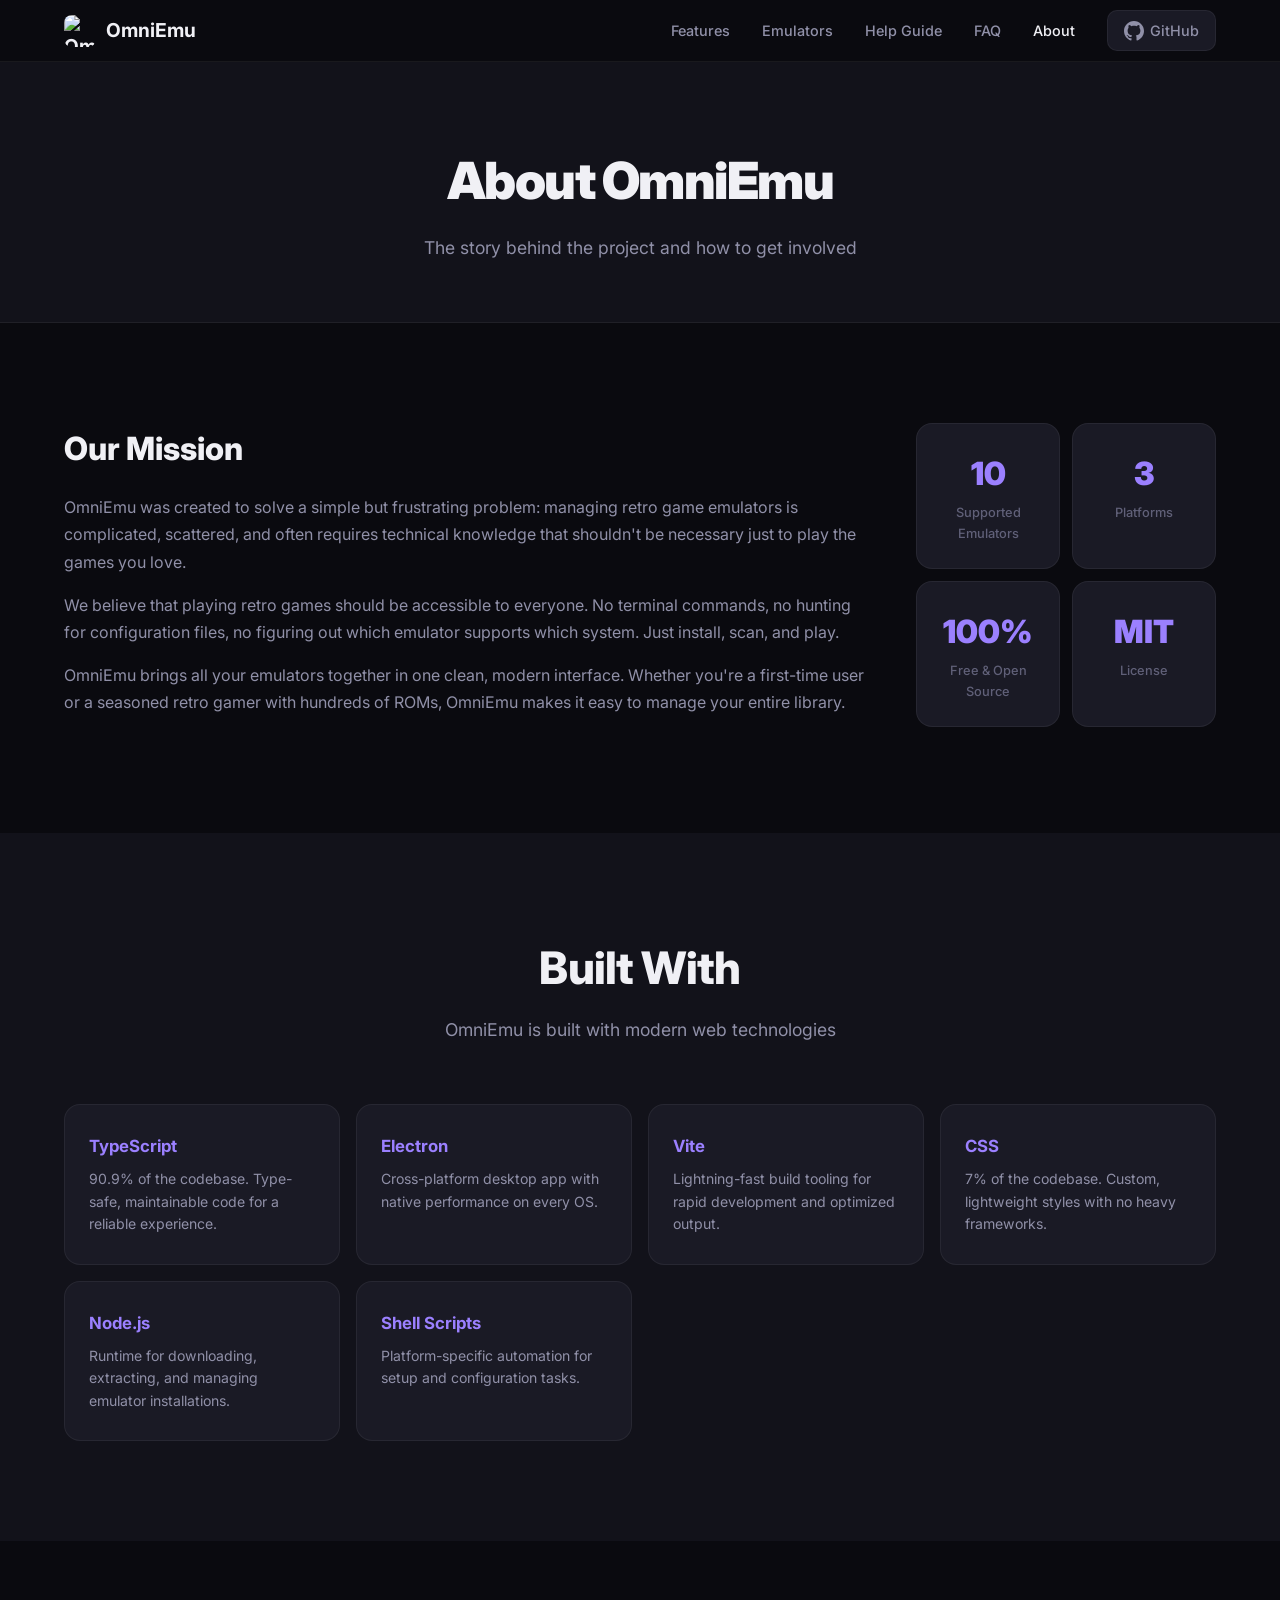
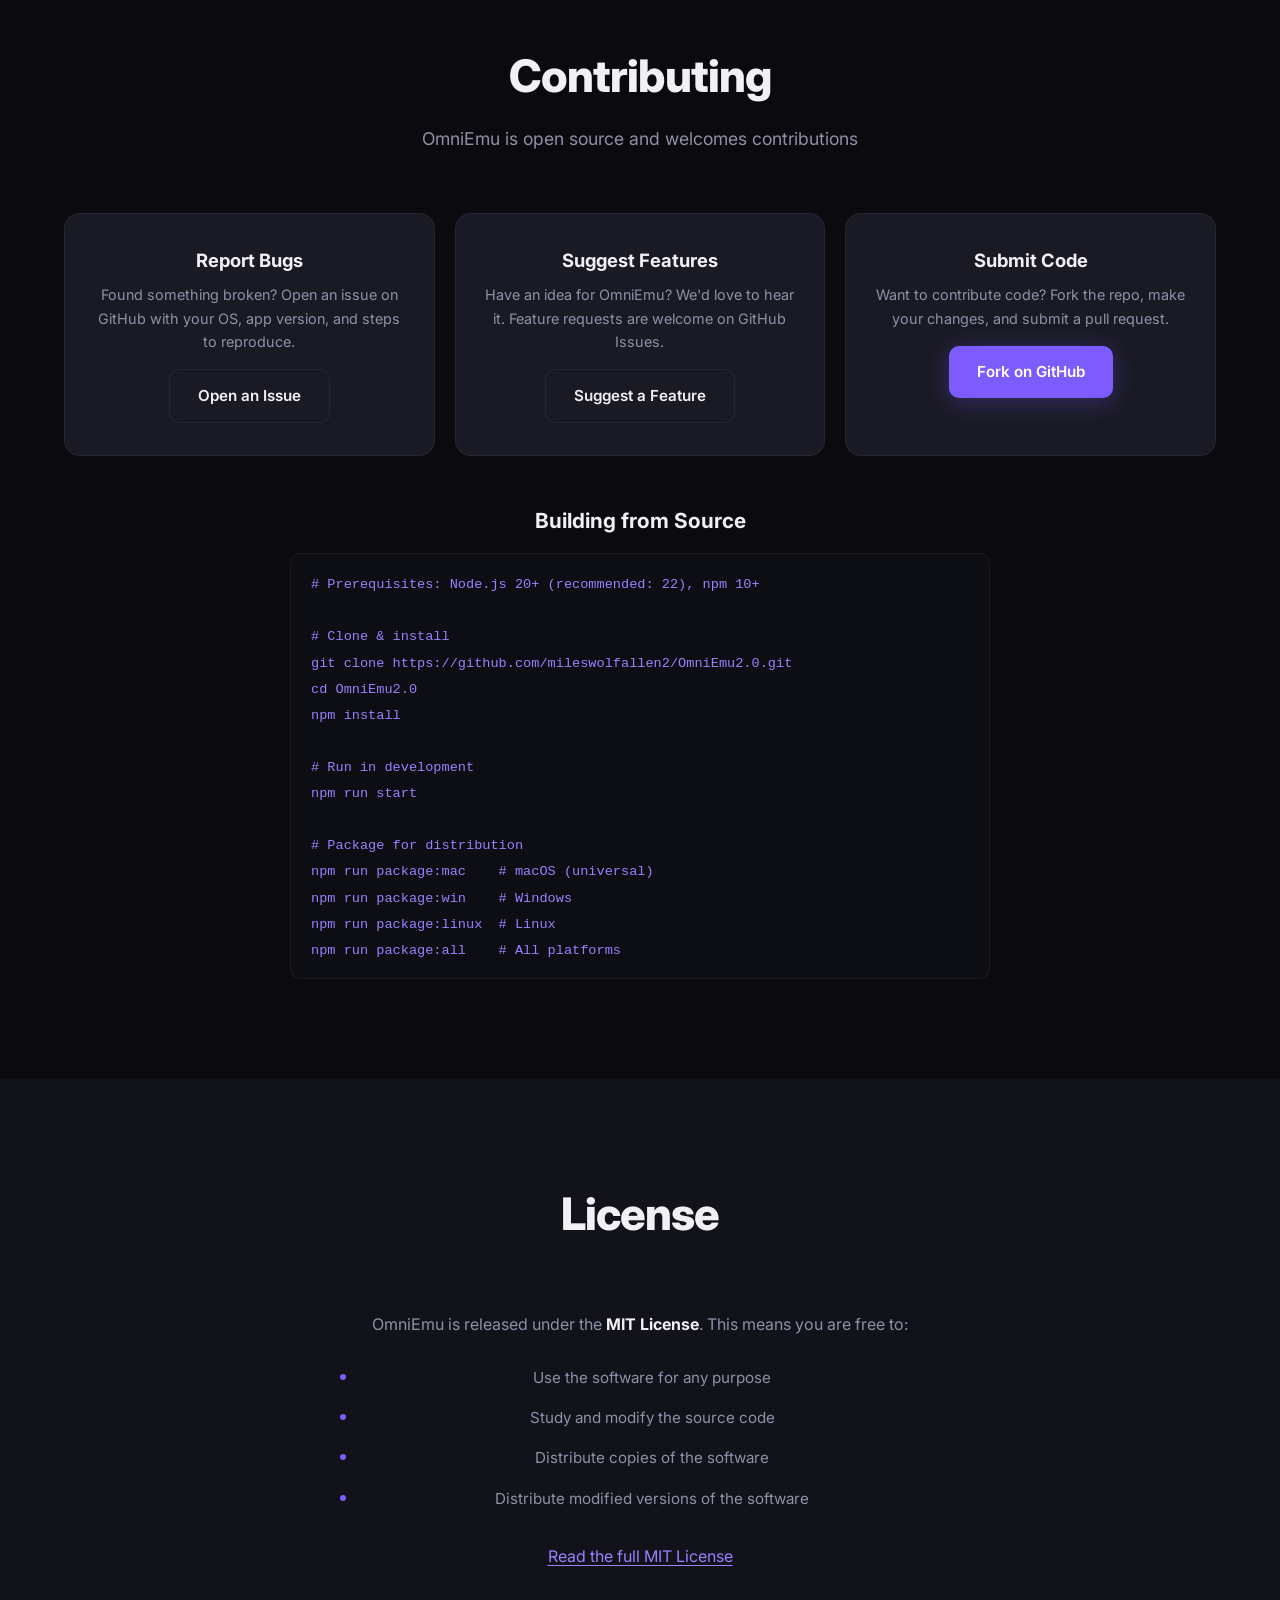
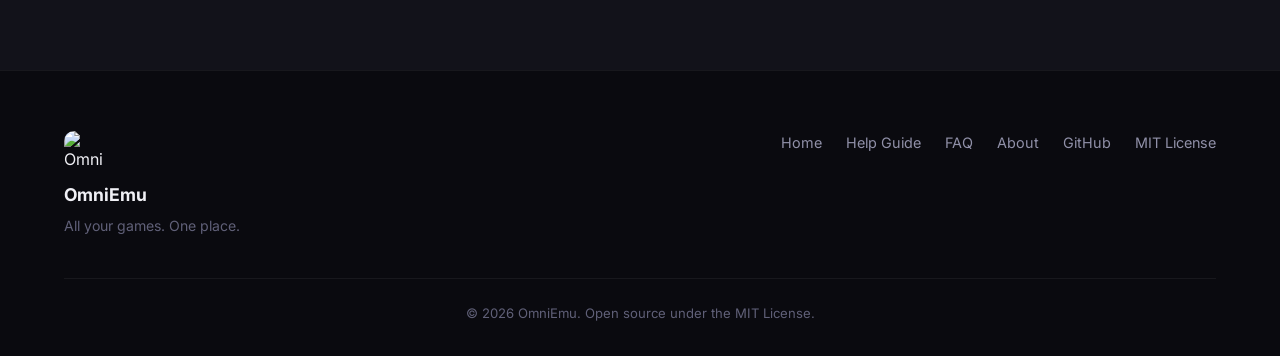
==== about.html @ 3eb29f6f "website finished for now yaaaa" ====
<!DOCTYPE html>
<html lang="en">
<head>
    <meta charset="UTF-8">
    <meta name="viewport" content="width=device-width, initial-scale=1.0">
    <title>About - OmniEmu</title>
    <link rel="stylesheet" href="style.css">
    <link rel="icon" type="image/png" href="https://raw.githubusercontent.com/mileswolfallen2/OmniEmu2.0/main/assets/icon.png">
    <link rel="preconnect" href="https://fonts.googleapis.com">
    <link rel="preconnect" href="https://fonts.gstatic.com" crossorigin>
    <link href="https://fonts.googleapis.com/css2?family=Inter:wght@400;500;600;700;800;900&display=swap" rel="stylesheet">
</head>
<body>
    <!-- Navbar -->
    <nav class="navbar scrolled">
        <div class="nav-container">
            <a href="index.html" class="nav-logo">
                <img src="https://raw.githubusercontent.com/mileswolfallen2/OmniEmu2.0/main/assets/icon.png" alt="OmniEmu" class="nav-icon">
                <span>OmniEmu</span>
            </a>
            <div class="nav-links">
                <a href="index.html#features">Features</a>
                <a href="index.html#emulators">Emulators</a>
                <a href="help-guide.html">Help Guide</a>
                <a href="faq.html">FAQ</a>
                <a href="about.html" class="active">About</a>
                <a href="https://github.com/mileswolfallen2/OmniEmu2.0" target="_blank" class="nav-github">
                    <svg width="20" height="20" viewBox="0 0 24 24" fill="currentColor"><path d="M12 0c-6.626 0-12 5.373-12 12 0 5.302 3.438 9.8 8.207 11.387.599.111.793-.261.793-.577v-2.234c-3.338.726-4.033-1.416-4.033-1.416-.546-1.387-1.333-1.756-1.333-1.756-1.089-.745.083-.729.083-.729 1.205.084 1.839 1.237 1.839 1.237 1.07 1.834 2.807 1.304 3.492.997.107-.775.418-1.305.762-1.604-2.665-.305-5.467-1.334-5.467-5.931 0-1.311.469-2.381 1.236-3.221-.124-.303-.535-1.524.117-3.176 0 0 1.008-.322 3.301 1.23.957-.266 1.983-.399 3.003-.404 1.02.005 2.047.138 3.006.404 2.291-1.552 3.297-1.23 3.297-1.23.653 1.653.242 2.874.118 3.176.77.84 1.235 1.911 1.235 3.221 0 4.609-2.807 5.624-5.479 5.921.43.372.823 1.102.823 2.222v3.293c0 .319.192.694.801.576 4.765-1.589 8.199-6.086 8.199-11.386 0-6.627-5.373-12-12-12z"/></svg>
                    GitHub
                </a>
            </div>
            <button class="nav-toggle" aria-label="Toggle menu">
                <span></span>
                <span></span>
                <span></span>
            </button>
        </div>
    </nav>

    <!-- Page Header -->
    <section class="page-header">
        <div class="container">
            <h1>About OmniEmu</h1>
            <p>The story behind the project and how to get involved</p>
        </div>
    </section>

    <!-- Mission Section -->
    <section class="section">
        <div class="container">
            <div class="about-grid">
                <div class="about-main">
                    <h2>Our Mission</h2>
                    <p>OmniEmu was created to solve a simple but frustrating problem: managing retro game emulators is complicated, scattered, and often requires technical knowledge that shouldn't be necessary just to play the games you love.</p>
                    <p>We believe that playing retro games should be accessible to everyone. No terminal commands, no hunting for configuration files, no figuring out which emulator supports which system. Just install, scan, and play.</p>
                    <p>OmniEmu brings all your emulators together in one clean, modern interface. Whether you're a first-time user or a seasoned retro gamer with hundreds of ROMs, OmniEmu makes it easy to manage your entire library.</p>
                </div>
                <div class="about-stats">
                    <div class="stat-card">
                        <span class="stat-number">10</span>
                        <span class="stat-label">Supported Emulators</span>
                    </div>
                    <div class="stat-card">
                        <span class="stat-number">3</span>
                        <span class="stat-label">Platforms</span>
                    </div>
                    <div class="stat-card">
                        <span class="stat-number">100%</span>
                        <span class="stat-label">Free &amp; Open Source</span>
                    </div>
                    <div class="stat-card">
                        <span class="stat-number">MIT</span>
                        <span class="stat-label">License</span>
                    </div>
                </div>
            </div>
        </div>
    </section>

    <!-- Tech Stack -->
    <section class="section section-dark">
        <div class="container">
            <div class="section-header">
                <h2>Built With</h2>
                <p>OmniEmu is built with modern web technologies</p>
            </div>
            <div class="tech-grid">
                <div class="tech-card">
                    <h3>TypeScript</h3>
                    <p>90.9% of the codebase. Type-safe, maintainable code for a reliable experience.</p>
                </div>
                <div class="tech-card">
                    <h3>Electron</h3>
                    <p>Cross-platform desktop app with native performance on every OS.</p>
                </div>
                <div class="tech-card">
                    <h3>Vite</h3>
                    <p>Lightning-fast build tooling for rapid development and optimized output.</p>
                </div>
                <div class="tech-card">
                    <h3>CSS</h3>
                    <p>7% of the codebase. Custom, lightweight styles with no heavy frameworks.</p>
                </div>
                <div class="tech-card">
                    <h3>Node.js</h3>
                    <p>Runtime for downloading, extracting, and managing emulator installations.</p>
                </div>
                <div class="tech-card">
                    <h3>Shell Scripts</h3>
                    <p>Platform-specific automation for setup and configuration tasks.</p>
                </div>
            </div>
        </div>
    </section>

    <!-- Contributing -->
    <section class="section">
        <div class="container">
            <div class="section-header">
                <h2>Contributing</h2>
                <p>OmniEmu is open source and welcomes contributions</p>
            </div>
            <div class="about-contribute">
                <div class="contribute-card">
                    <h3>Report Bugs</h3>
                    <p>Found something broken? Open an issue on GitHub with your OS, app version, and steps to reproduce.</p>
                    <a href="https://github.com/mileswolfallen2/OmniEmu2.0/issues" target="_blank" class="btn btn-secondary" style="margin-top: 16px;">Open an Issue</a>
                </div>
                <div class="contribute-card">
                    <h3>Suggest Features</h3>
                    <p>Have an idea for OmniEmu? We'd love to hear it. Feature requests are welcome on GitHub Issues.</p>
                    <a href="https://github.com/mileswolfallen2/OmniEmu2.0/issues" target="_blank" class="btn btn-secondary" style="margin-top: 16px;">Suggest a Feature</a>
                </div>
                <div class="contribute-card">
                    <h3>Submit Code</h3>
                    <p>Want to contribute code? Fork the repo, make your changes, and submit a pull request.</p>
                    <a href="https://github.com/mileswolfallen2/OmniEmu2.0/fork" target="_blank" class="btn btn-primary" style="margin-top: 16px;">Fork on GitHub</a>
                </div>
            </div>

            <div class="about-build">
                <h3>Building from Source</h3>
                <div class="code-block">
                    <code># Prerequisites: Node.js 20+ (recommended: 22), npm 10+<br><br># Clone & install<br>git clone https://github.com/mileswolfallen2/OmniEmu2.0.git<br>cd OmniEmu2.0<br>npm install<br><br># Run in development<br>npm run start<br><br># Package for distribution<br>npm run package:mac    # macOS (universal)<br>npm run package:win    # Windows<br>npm run package:linux  # Linux<br>npm run package:all    # All platforms</code>
                </div>
            </div>
        </div>
    </section>

    <!-- License -->
    <section class="section section-dark">
        <div class="container">
            <div class="section-header">
                <h2>License</h2>
            </div>
            <div class="about-license">
                <p>OmniEmu is released under the <strong>MIT License</strong>. This means you are free to:</p>
                <ul class="guide-list" style="max-width: 600px; margin: 20px auto 0;">
                    <li>Use the software for any purpose</li>
                    <li>Study and modify the source code</li>
                    <li>Distribute copies of the software</li>
                    <li>Distribute modified versions of the software</li>
                </ul>
                <p style="margin-top: 24px; text-align: center;">
                    <a href="https://github.com/mileswolfallen2/OmniEmu2.0/blob/main/LICENSE" target="_blank" style="color: var(--accent-light); text-decoration: underline; text-underline-offset: 3px;">Read the full MIT License</a>
                </p>
            </div>
        </div>
    </section>

    <!-- Footer -->
    <section class="section section-footer">
        <div class="container">
            <div class="footer-content">
                <div class="footer-brand">
                    <img src="https://raw.githubusercontent.com/mileswolfallen2/OmniEmu2.0/main/assets/icon.png" alt="OmniEmu" class="footer-icon">
                    <span class="footer-name">OmniEmu</span>
                    <p class="footer-tagline">All your games. One place.</p>
                </div>
                <div class="footer-links">
                    <a href="index.html">Home</a>
                    <a href="help-guide.html">Help Guide</a>
                    <a href="faq.html">FAQ</a>
                    <a href="about.html">About</a>
                    <a href="https://github.com/mileswolfallen2/OmniEmu2.0" target="_blank">GitHub</a>
                    <a href="https://github.com/mileswolfallen2/OmniEmu2.0/blob/main/LICENSE" target="_blank">MIT License</a>
                </div>
            </div>
            <div class="footer-bottom">
                <p>&copy; 2026 OmniEmu. Open source under the MIT License.</p>
            </div>
        </div>
    </section>

    <script>
        const toggle = document.querySelector('.nav-toggle');
        const links = document.querySelector('.nav-links');
        toggle.addEventListener('click', () => {
            links.classList.toggle('active');
            toggle.classList.toggle('active');
        });
        document.querySelectorAll('.nav-links a').forEach(link => {
            link.addEventListener('click', () => {
                links.classList.remove('active');
                toggle.classList.remove('active');
            });
        });
    </script>
</body>
</html>
---- style.css ----
*, *::before, *::after {
    margin: 0;
    padding: 0;
    box-sizing: border-box;
}

:root {
    --bg-primary: #0a0a0f;
    --bg-secondary: #12121a;
    --bg-card: #1a1a25;
    --bg-card-hover: #22223a;
    --text-primary: #f0f0f5;
    --text-secondary: #9090a8;
    --text-muted: #606078;
    --accent: #7c5cfc;
    --accent-light: #9b80ff;
    --accent-dark: #5a3cd4;
    --accent-glow: rgba(124, 92, 252, 0.3);
    --green: #34d399;
    --border: rgba(255, 255, 255, 0.06);
    --border-hover: rgba(255, 255, 255, 0.12);
    --radius: 16px;
    --radius-sm: 10px;
    --transition: 0.25s cubic-bezier(0.4, 0, 0.2, 1);
}

html {
    scroll-behavior: smooth;
}

body {
    font-family: 'Inter', -apple-system, BlinkMacSystemFont, sans-serif;
    background: var(--bg-primary);
    color: var(--text-primary);
    line-height: 1.6;
    overflow-x: hidden;
    -webkit-font-smoothing: antialiased;
}

.container {
    max-width: 1200px;
    margin: 0 auto;
    padding: 0 24px;
}

a {
    color: inherit;
    text-decoration: none;
}

/* ── Navbar ── */
.navbar {
    position: fixed;
    top: 0;
    left: 0;
    right: 0;
    z-index: 100;
    padding: 16px 0;
    transition: var(--transition);
    background: transparent;
}

.navbar.scrolled {
    background: rgba(10, 10, 15, 0.85);
    backdrop-filter: blur(20px);
    -webkit-backdrop-filter: blur(20px);
    border-bottom: 1px solid var(--border);
    padding: 10px 0;
}

.nav-container {
    max-width: 1200px;
    margin: 0 auto;
    padding: 0 24px;
    display: flex;
    align-items: center;
    justify-content: space-between;
}

.nav-logo {
    display: flex;
    align-items: center;
    gap: 10px;
    font-weight: 700;
    font-size: 1.2rem;
}

.nav-icon {
    width: 32px;
    height: 32px;
    border-radius: 8px;
}

.nav-links {
    display: flex;
    align-items: center;
    gap: 32px;
}

.nav-links a {
    font-size: 0.9rem;
    color: var(--text-secondary);
    transition: color var(--transition);
    font-weight: 500;
}

.nav-links a:hover {
    color: var(--text-primary);
}

.nav-github {
    display: flex;
    align-items: center;
    gap: 6px;
    background: var(--bg-card);
    padding: 8px 16px;
    border-radius: var(--radius-sm);
    border: 1px solid var(--border);
    transition: var(--transition);
}

.nav-github:hover {
    background: var(--bg-card-hover);
    border-color: var(--border-hover);
}

.nav-toggle {
    display: none;
    flex-direction: column;
    gap: 5px;
    background: none;
    border: none;
    cursor: pointer;
    padding: 4px;
}

.nav-toggle span {
    display: block;
    width: 22px;
    height: 2px;
    background: var(--text-primary);
    border-radius: 2px;
    transition: var(--transition);
}

/* ── Hero ── */
.hero {
    position: relative;
    min-height: 100vh;
    display: flex;
    align-items: center;
    justify-content: center;
    text-align: center;
    padding: 120px 24px 80px;
    overflow: hidden;
}

.hero-bg {
    position: absolute;
    inset: 0;
    pointer-events: none;
}

.hero-glow {
    position: absolute;
    top: 30%;
    left: 50%;
    transform: translate(-50%, -50%);
    width: 800px;
    height: 600px;
    background: radial-gradient(ellipse, var(--accent-glow) 0%, transparent 70%);
    opacity: 0.5;
    filter: blur(80px);
}

.hero-grid {
    position: absolute;
    inset: 0;
    background-image:
        linear-gradient(rgba(255, 255, 255, 0.02) 1px, transparent 1px),
        linear-gradient(90deg, rgba(255, 255, 255, 0.02) 1px, transparent 1px);
    background-size: 60px 60px;
    mask-image: radial-gradient(ellipse at center, black 30%, transparent 70%);
    -webkit-mask-image: radial-gradient(ellipse at center, black 30%, transparent 70%);
}

.hero-content {
    position: relative;
    z-index: 1;
    max-width: 800px;
}

.hero-badge {
    display: inline-block;
    background: rgba(124, 92, 252, 0.1);
    border: 1px solid rgba(124, 92, 252, 0.3);
    color: var(--accent-light);
    padding: 6px 18px;
    border-radius: 100px;
    font-size: 0.85rem;
    font-weight: 600;
    margin-bottom: 28px;
    letter-spacing: 0.02em;
}

.hero h1 {
    font-size: clamp(2.8rem, 7vw, 5rem);
    font-weight: 900;
    line-height: 1.08;
    letter-spacing: -0.03em;
    margin-bottom: 24px;
}

.gradient-text {
    background: linear-gradient(135deg, var(--accent-light), #c084fc, #f472b6);
    -webkit-background-clip: text;
    -webkit-text-fill-color: transparent;
    background-clip: text;
}

.hero-desc {
    font-size: 1.15rem;
    color: var(--text-secondary);
    max-width: 620px;
    margin: 0 auto 36px;
    line-height: 1.7;
}

.hero-buttons {
    display: flex;
    align-items: center;
    justify-content: center;
    gap: 16px;
    margin-bottom: 36px;
    flex-wrap: wrap;
}

.btn {
    display: inline-flex;
    align-items: center;
    gap: 8px;
    padding: 14px 28px;
    border-radius: var(--radius-sm);
    font-size: 0.95rem;
    font-weight: 600;
    transition: var(--transition);
    cursor: pointer;
    border: none;
    font-family: inherit;
}

.btn-primary {
    background: var(--accent);
    color: #fff;
    box-shadow: 0 4px 24px var(--accent-glow);
}

.btn-primary:hover {
    background: var(--accent-light);
    box-shadow: 0 6px 32px rgba(124, 92, 252, 0.45);
    transform: translateY(-2px);
}

.btn-secondary {
    background: var(--bg-card);
    color: var(--text-primary);
    border: 1px solid var(--border);
}

.btn-secondary:hover {
    background: var(--bg-card-hover);
    border-color: var(--border-hover);
    transform: translateY(-2px);
}

.hero-platforms {
    display: flex;
    align-items: center;
    justify-content: center;
    gap: 12px;
    flex-wrap: wrap;
}

.platform-tag {
    display: inline-flex;
    align-items: center;
    gap: 6px;
    font-size: 0.82rem;
    color: var(--text-muted);
    background: rgba(255, 255, 255, 0.03);
    border: 1px solid var(--border);
    padding: 6px 14px;
    border-radius: 100px;
    font-weight: 500;
}

/* ── Sections ── */
.section {
    padding: 100px 0;
}

.section-dark {
    background: var(--bg-secondary);
}

.section-header {
    text-align: center;
    margin-bottom: 60px;
}

.section-header h2 {
    font-size: clamp(1.8rem, 4vw, 2.8rem);
    font-weight: 800;
    letter-spacing: -0.02em;
    margin-bottom: 12px;
}

.section-header p {
    color: var(--text-secondary);
    font-size: 1.1rem;
    max-width: 500px;
    margin: 0 auto;
}

/* ── Features Grid ── */
.features-grid {
    display: grid;
    grid-template-columns: repeat(auto-fill, minmax(260px, 1fr));
    gap: 20px;
}

.feature-card {
    background: var(--bg-card);
    border: 1px solid var(--border);
    border-radius: var(--radius);
    padding: 32px 28px;
    transition: var(--transition);
    opacity: 0;
    transform: translateY(20px);
}

.feature-card.visible {
    opacity: 1;
    transform: translateY(0);
}

.feature-card:hover {
    background: var(--bg-card-hover);
    border-color: var(--border-hover);
    transform: translateY(-4px);
}

.feature-icon {
    width: 52px;
    height: 52px;
    display: flex;
    align-items: center;
    justify-content: center;
    background: rgba(124, 92, 252, 0.1);
    border-radius: 12px;
    color: var(--accent-light);
    margin-bottom: 20px;
}

.feature-card h3 {
    font-size: 1.1rem;
    font-weight: 700;
    margin-bottom: 8px;
}

.feature-card p {
    color: var(--text-secondary);
    font-size: 0.92rem;
    line-height: 1.6;
}

/* ── Emulators Grid ── */
.emulators-grid {
    display: grid;
    grid-template-columns: repeat(auto-fill, minmax(220px, 1fr));
    gap: 16px;
}

.emulator-card {
    background: var(--bg-card);
    border: 1px solid var(--border);
    border-radius: var(--radius);
    padding: 24px;
    transition: var(--transition);
    opacity: 0;
    transform: translateY(20px);
}

.emulator-card.visible {
    opacity: 1;
    transform: translateY(0);
}

.emulator-card:hover {
    border-color: var(--accent);
    box-shadow: 0 0 0 1px var(--accent), 0 8px 32px rgba(124, 92, 252, 0.1);
}

.emulator-card-wide {
    grid-column: 1 / -1;
}

.emulator-header h3 {
    font-size: 1.05rem;
    font-weight: 700;
    margin-bottom: 4px;
}

.emulator-systems {
    font-size: 0.82rem;
    color: var(--text-muted);
}

.emulator-platforms {
    display: flex;
    gap: 8px;
    margin-top: 16px;
    flex-wrap: wrap;
}

.emulator-platforms .check {
    font-size: 0.75rem;
    font-weight: 600;
    color: var(--green);
    background: rgba(52, 211, 153, 0.1);
    padding: 3px 10px;
    border-radius: 100px;
}

/* ── Steps ── */
.steps {
    display: flex;
    align-items: flex-start;
    justify-content: center;
    gap: 0;
    flex-wrap: wrap;
}

.step {
    text-align: center;
    max-width: 200px;
    opacity: 0;
    transform: translateY(20px);
    flex: 1;
    min-width: 160px;
}

.step.visible {
    opacity: 1;
    transform: translateY(0);
}

.step-number {
    width: 56px;
    height: 56px;
    display: flex;
    align-items: center;
    justify-content: center;
    border-radius: 50%;
    background: linear-gradient(135deg, var(--accent), var(--accent-light));
    color: #fff;
    font-size: 1.2rem;
    font-weight: 800;
    margin: 0 auto 16px;
    box-shadow: 0 4px 20px var(--accent-glow);
}

.step h3 {
    font-size: 1.05rem;
    font-weight: 700;
    margin-bottom: 8px;
}

.step p {
    color: var(--text-secondary);
    font-size: 0.88rem;
    line-height: 1.6;
}

.step-connector {
    width: 60px;
    height: 2px;
    background: var(--border);
    margin-top: 28px;
    flex-shrink: 0;
}

/* ── Download Cards ── */
.download-cards {
    display: grid;
    grid-template-columns: repeat(auto-fit, minmax(280px, 1fr));
    gap: 20px;
    margin-bottom: 32px;
}

.download-card {
    background: var(--bg-card);
    border: 1px solid var(--border);
    border-radius: var(--radius);
    padding: 36px 28px;
    text-align: center;
    transition: var(--transition);
    opacity: 0;
    transform: translateY(20px);
}

.download-card.visible {
    opacity: 1;
    transform: translateY(0);
}

.download-card:hover {
    border-color: var(--border-hover);
    transform: translateY(-4px);
}

.download-icon {
    color: var(--text-secondary);
    margin-bottom: 16px;
}

.download-card h3 {
    font-size: 1.3rem;
    font-weight: 700;
    margin-bottom: 6px;
}

.download-desc {
    color: var(--text-secondary);
    font-size: 0.9rem;
    margin-bottom: 20px;
}

.download-note {
    display: block;
    margin-top: 12px;
    font-size: 0.78rem;
    color: var(--text-muted);
}

.download-all {
    text-align: center;
    color: var(--text-secondary);
    font-size: 0.95rem;
}

.download-all a {
    color: var(--accent-light);
    text-decoration: underline;
    text-underline-offset: 3px;
}

.download-all a:hover {
    color: var(--accent);
}

/* ── Footer ── */
.section-footer {
    padding: 60px 0 40px;
    border-top: 1px solid var(--border);
}

.footer-content {
    display: flex;
    align-items: flex-start;
    justify-content: space-between;
    margin-bottom: 40px;
    flex-wrap: wrap;
    gap: 24px;
}

.footer-brand {
    display: flex;
    flex-direction: column;
    gap: 6px;
}

.footer-icon {
    width: 40px;
    height: 40px;
    border-radius: 10px;
    margin-bottom: 4px;
}

.footer-name {
    font-weight: 700;
    font-size: 1.1rem;
}

.footer-tagline {
    color: var(--text-muted);
    font-size: 0.88rem;
}

.footer-links {
    display: flex;
    gap: 24px;
    flex-wrap: wrap;
}

.footer-links a {
    color: var(--text-secondary);
    font-size: 0.9rem;
    transition: color var(--transition);
}

.footer-links a:hover {
    color: var(--text-primary);
}

.footer-bottom {
    text-align: center;
    padding-top: 24px;
    border-top: 1px solid var(--border);
}

.footer-bottom p {
    color: var(--text-muted);
    font-size: 0.82rem;
}

/* ── Animations ── */
.feature-card,
.emulator-card,
.step,
.download-card {
    transition: opacity 0.5s ease, transform 0.5s ease, background 0.25s ease, border-color 0.25s ease, box-shadow 0.25s ease;
}

/* Stagger delay via nth-child */
.features-grid .feature-card:nth-child(1) { transition-delay: 0s; }
.features-grid .feature-card:nth-child(2) { transition-delay: 0.05s; }
.features-grid .feature-card:nth-child(3) { transition-delay: 0.1s; }
.features-grid .feature-card:nth-child(4) { transition-delay: 0.15s; }
.features-grid .feature-card:nth-child(5) { transition-delay: 0.2s; }
.features-grid .feature-card:nth-child(6) { transition-delay: 0.25s; }
.features-grid .feature-card:nth-child(7) { transition-delay: 0.3s; }
.features-grid .feature-card:nth-child(8) { transition-delay: 0.35s; }

.emulators-grid .emulator-card:nth-child(1) { transition-delay: 0s; }
.emulators-grid .emulator-card:nth-child(2) { transition-delay: 0.04s; }
.emulators-grid .emulator-card:nth-child(3) { transition-delay: 0.08s; }
.emulators-grid .emulator-card:nth-child(4) { transition-delay: 0.12s; }
.emulators-grid .emulator-card:nth-child(5) { transition-delay: 0.16s; }
.emulators-grid .emulator-card:nth-child(6) { transition-delay: 0.2s; }
.emulators-grid .emulator-card:nth-child(7) { transition-delay: 0.24s; }
.emulators-grid .emulator-card:nth-child(8) { transition-delay: 0.28s; }
.emulators-grid .emulator-card:nth-child(9) { transition-delay: 0.32s; }
.emulators-grid .emulator-card:nth-child(10) { transition-delay: 0.36s; }

.steps .step:nth-child(1) { transition-delay: 0s; }
.steps .step:nth-child(3) { transition-delay: 0.1s; }
.steps .step:nth-child(5) { transition-delay: 0.2s; }
.steps .step:nth-child(7) { transition-delay: 0.3s; }

.download-cards .download-card:nth-child(1) { transition-delay: 0s; }
.download-cards .download-card:nth-child(2) { transition-delay: 0.1s; }
.download-cards .download-card:nth-child(3) { transition-delay: 0.2s; }

/* ── Responsive ── */
@media (max-width: 768px) {
    .nav-links {
        display: none;
        position: absolute;
        top: 100%;
        left: 0;
        right: 0;
        flex-direction: column;
        background: rgba(10, 10, 15, 0.95);
        backdrop-filter: blur(20px);
        -webkit-backdrop-filter: blur(20px);
        padding: 24px;
        gap: 20px;
        border-bottom: 1px solid var(--border);
    }

    .nav-links.active {
        display: flex;
    }

    .nav-toggle {
        display: flex;
    }

    .nav-toggle.active span:nth-child(1) {
        transform: rotate(45deg) translate(5px, 5px);
    }

    .nav-toggle.active span:nth-child(2) {
        opacity: 0;
    }

    .nav-toggle.active span:nth-child(3) {
        transform: rotate(-45deg) translate(5px, -5px);
    }

    .hero h1 {
        font-size: 2.4rem;
    }

    .hero-desc {
        font-size: 1rem;
    }

    .steps {
        flex-direction: column;
        align-items: center;
    }

    .step-connector {
        width: 2px;
        height: 30px;
        margin: 0;
    }

    .footer-content {
        flex-direction: column;
        align-items: center;
        text-align: center;
    }
}

@media (max-width: 480px) {
    .hero {
        padding: 100px 16px 60px;
    }

    .hero-buttons {
        flex-direction: column;
    }

    .btn {
        width: 100%;
        justify-content: center;
    }

    .features-grid {
        grid-template-columns: 1fr;
    }

    .emulators-grid {
        grid-template-columns: 1fr;
    }

    .download-cards {
        grid-template-columns: 1fr;
    }
}

/* ══════════════════════════════════════════════════
   Shared Page Styles (Help Guide, FAQ, About)
   ══════════════════════════════════════════════════ */

/* ── Page Header ── */
.page-header {
    padding: 140px 0 60px;
    text-align: center;
    background: var(--bg-secondary);
    border-bottom: 1px solid var(--border);
}

.page-header h1 {
    font-size: clamp(2rem, 5vw, 3.2rem);
    font-weight: 900;
    letter-spacing: -0.03em;
    margin-bottom: 12px;
}

.page-header p {
    color: var(--text-secondary);
    font-size: 1.1rem;
    max-width: 500px;
    margin: 0 auto;
}

/* ── Active nav link ── */
.nav-links a.active {
    color: var(--text-primary);
}

/* ── Code Block ── */
.code-block {
    background: #0d0d14;
    border: 1px solid var(--border);
    border-radius: var(--radius-sm);
    padding: 16px 20px;
    margin-top: 12px;
    overflow-x: auto;
}

.code-block code {
    font-family: 'SF Mono', 'Fira Code', 'Cascadia Code', monospace;
    font-size: 0.85rem;
    color: var(--accent-light);
    line-height: 1.7;
    white-space: pre;
}

/* ── Guide Page ── */
.guide-toc {
    background: var(--bg-card);
    border: 1px solid var(--border);
    border-radius: var(--radius);
    padding: 32px;
}

.guide-toc h3 {
    font-size: 1rem;
    font-weight: 700;
    margin-bottom: 20px;
    color: var(--text-secondary);
}

.toc-grid {
    display: grid;
    grid-template-columns: repeat(auto-fill, minmax(240px, 1fr));
    gap: 8px;
}

.toc-link {
    display: flex;
    align-items: center;
    gap: 10px;
    padding: 10px 14px;
    border-radius: var(--radius-sm);
    color: var(--text-secondary);
    font-size: 0.9rem;
    font-weight: 500;
    transition: var(--transition);
}

.toc-link:hover {
    background: var(--bg-card-hover);
    color: var(--text-primary);
}

.toc-num {
    width: 26px;
    height: 26px;
    display: flex;
    align-items: center;
    justify-content: center;
    border-radius: 50%;
    background: rgba(124, 92, 252, 0.12);
    color: var(--accent-light);
    font-size: 0.75rem;
    font-weight: 700;
    flex-shrink: 0;
}

/* ── Guide Sections ── */
.guide-section {
    max-width: 800px;
    margin: 0 auto;
}

.guide-section-header {
    display: flex;
    align-items: center;
    gap: 16px;
    margin-bottom: 24px;
}

.guide-section-num {
    width: 44px;
    height: 44px;
    display: flex;
    align-items: center;
    justify-content: center;
    border-radius: 50%;
    background: linear-gradient(135deg, var(--accent), var(--accent-light));
    color: #fff;
    font-size: 1.1rem;
    font-weight: 800;
    flex-shrink: 0;
}

.guide-section h2 {
    font-size: 1.8rem;
    font-weight: 800;
}

.guide-section h3 {
    font-size: 1.15rem;
    font-weight: 700;
    margin-top: 36px;
    margin-bottom: 12px;
    color: var(--text-primary);
}

.guide-section p {
    color: var(--text-secondary);
    font-size: 0.95rem;
    line-height: 1.7;
    margin-bottom: 16px;
}

.guide-section a {
    color: var(--accent-light);
    text-decoration: underline;
    text-underline-offset: 3px;
}

.guide-section a:hover {
    color: var(--accent);
}

.guide-step {
    padding: 12px 0 12px 20px;
    border-left: 2px solid var(--border);
    margin-bottom: 4px;
}

.guide-step p {
    margin-bottom: 0;
}

.guide-step code {
    background: rgba(124, 92, 252, 0.1);
    padding: 2px 8px;
    border-radius: 4px;
    font-family: 'SF Mono', 'Fira Code', monospace;
    font-size: 0.88rem;
    color: var(--accent-light);
}

.guide-tip {
    background: rgba(52, 211, 153, 0.06);
    border: 1px solid rgba(52, 211, 153, 0.15);
    border-radius: var(--radius-sm);
    padding: 16px 20px;
    margin: 20px 0;
    font-size: 0.9rem;
    color: var(--text-secondary);
    line-height: 1.6;
}

.guide-tip strong {
    color: var(--green);
}

.guide-tip a {
    color: var(--accent-light);
    text-decoration: underline;
}

.guide-list {
    list-style: none;
    padding: 0;
    margin: 12px 0;
}

.guide-list li {
    padding: 8px 0 8px 24px;
    position: relative;
    color: var(--text-secondary);
    font-size: 0.95rem;
}

.guide-list li::before {
    content: '';
    position: absolute;
    left: 0;
    top: 16px;
    width: 6px;
    height: 6px;
    border-radius: 50%;
    background: var(--accent);
}

.guide-two-col {
    display: grid;
    grid-template-columns: 1fr 1fr;
    gap: 16px;
    margin-top: 16px;
}

.guide-info-card {
    background: var(--bg-card);
    border: 1px solid var(--border);
    border-radius: var(--radius);
    padding: 24px;
}

.guide-info-card h4 {
    font-size: 1rem;
    font-weight: 700;
    margin-bottom: 8px;
}

.guide-info-card p {
    font-size: 0.88rem;
    margin-bottom: 0;
}

.guide-emulator-list {
    display: grid;
    grid-template-columns: repeat(auto-fill, minmax(280px, 1fr));
    gap: 10px;
    margin-top: 16px;
}

.guide-emu-item {
    background: var(--bg-card);
    border: 1px solid var(--border);
    border-radius: var(--radius-sm);
    padding: 12px 16px;
    font-size: 0.9rem;
    color: var(--text-secondary);
}

.guide-emu-item strong {
    color: var(--text-primary);
}

/* ── Controller Grid ── */
.guide-control-grid {
    display: grid;
    grid-template-columns: repeat(auto-fill, minmax(200px, 1fr));
    gap: 12px;
    margin-top: 16px;
}

.guide-control {
    display: flex;
    align-items: center;
    gap: 12px;
    background: var(--bg-card);
    border: 1px solid var(--border);
    border-radius: var(--radius-sm);
    padding: 14px 18px;
}

.guide-control-key {
    background: rgba(124, 92, 252, 0.12);
    color: var(--accent-light);
    padding: 4px 12px;
    border-radius: 6px;
    font-size: 0.82rem;
    font-weight: 700;
    white-space: nowrap;
}

.guide-control span:last-child {
    color: var(--text-secondary);
    font-size: 0.88rem;
}

/* ── FAQ Page ── */
.faq-category-title {
    font-size: 1.4rem;
    font-weight: 800;
    margin-bottom: 20px;
    margin-top: 48px;
    padding-bottom: 12px;
    border-bottom: 1px solid var(--border);
}

.faq-category-title:first-child {
    margin-top: 0;
}

.faq-list {
    display: flex;
    flex-direction: column;
    gap: 8px;
}

.faq-item {
    background: var(--bg-card);
    border: 1px solid var(--border);
    border-radius: var(--radius-sm);
    overflow: hidden;
    transition: border-color var(--transition);
}

.faq-item.open {
    border-color: var(--border-hover);
}

.faq-question {
    display: flex;
    align-items: center;
    justify-content: space-between;
    width: 100%;
    padding: 18px 24px;
    background: none;
    border: none;
    color: var(--text-primary);
    font-size: 0.95rem;
    font-weight: 600;
    font-family: inherit;
    cursor: pointer;
    text-align: left;
    transition: color var(--transition);
}

.faq-question:hover {
    color: var(--accent-light);
}

.faq-chevron {
    flex-shrink: 0;
    color: var(--text-muted);
    transition: transform 0.3s ease, color 0.3s ease;
}

.faq-item.open .faq-chevron {
    transform: rotate(180deg);
    color: var(--accent-light);
}

.faq-answer {
    max-height: 0;
    overflow: hidden;
    transition: max-height 0.35s ease, padding 0.35s ease;
}

.faq-item.open .faq-answer {
    max-height: 500px;
}

.faq-answer p {
    padding: 0 24px 20px;
    color: var(--text-secondary);
    font-size: 0.92rem;
    line-height: 1.7;
}

.faq-answer p code {
    background: rgba(124, 92, 252, 0.1);
    padding: 2px 8px;
    border-radius: 4px;
    font-family: 'SF Mono', 'Fira Code', monospace;
    font-size: 0.85rem;
    color: var(--accent-light);
}

.faq-answer a {
    color: var(--accent-light);
    text-decoration: underline;
    text-underline-offset: 3px;
}

/* ── About Page ── */
.about-grid {
    display: grid;
    grid-template-columns: 1fr 300px;
    gap: 48px;
    align-items: start;
}

.about-main h2 {
    font-size: 2rem;
    font-weight: 800;
    margin-bottom: 20px;
}

.about-main p {
    color: var(--text-secondary);
    font-size: 1rem;
    line-height: 1.7;
    margin-bottom: 16px;
}

.about-stats {
    display: grid;
    grid-template-columns: 1fr 1fr;
    gap: 12px;
}

.stat-card {
    background: var(--bg-card);
    border: 1px solid var(--border);
    border-radius: var(--radius);
    padding: 24px;
    text-align: center;
}

.stat-number {
    display: block;
    font-size: 2rem;
    font-weight: 900;
    color: var(--accent-light);
    margin-bottom: 4px;
}

.stat-label {
    display: block;
    font-size: 0.8rem;
    color: var(--text-muted);
    font-weight: 500;
}

.tech-grid {
    display: grid;
    grid-template-columns: repeat(auto-fill, minmax(240px, 1fr));
    gap: 16px;
}

.tech-card {
    background: var(--bg-card);
    border: 1px solid var(--border);
    border-radius: var(--radius);
    padding: 28px 24px;
    transition: var(--transition);
}

.tech-card:hover {
    border-color: var(--border-hover);
    transform: translateY(-2px);
}

.tech-card h3 {
    font-size: 1.05rem;
    font-weight: 700;
    margin-bottom: 8px;
    color: var(--accent-light);
}

.tech-card p {
    color: var(--text-secondary);
    font-size: 0.88rem;
    line-height: 1.6;
}

.about-contribute {
    display: grid;
    grid-template-columns: repeat(auto-fit, minmax(280px, 1fr));
    gap: 20px;
    margin-bottom: 48px;
}

.contribute-card {
    background: var(--bg-card);
    border: 1px solid var(--border);
    border-radius: var(--radius);
    padding: 32px 28px;
    text-align: center;
}

.contribute-card h3 {
    font-size: 1.15rem;
    font-weight: 700;
    margin-bottom: 8px;
}

.contribute-card p {
    color: var(--text-secondary);
    font-size: 0.9rem;
    line-height: 1.6;
}

.about-build {
    max-width: 700px;
    margin: 0 auto;
}

.about-build h3 {
    font-size: 1.3rem;
    font-weight: 700;
    margin-bottom: 16px;
    text-align: center;
}

.about-license {
    text-align: center;
    max-width: 600px;
    margin: 0 auto;
}

.about-license p {
    color: var(--text-secondary);
    font-size: 1rem;
    line-height: 1.7;
}

.about-license strong {
    color: var(--text-primary);
}

/* ── Subpage Responsive ── */
@media (max-width: 768px) {
    .guide-two-col {
        grid-template-columns: 1fr;
    }

    .about-grid {
        grid-template-columns: 1fr;
    }

    .about-stats {
        grid-template-columns: repeat(2, 1fr);
    }

    .toc-grid {
        grid-template-columns: 1fr;
    }
}

@media (max-width: 480px) {
    .page-header {
        padding: 120px 16px 40px;
    }

    .guide-section-header {
        flex-direction: column;
        align-items: flex-start;
        gap: 12px;
    }

    .guide-emulator-list {
        grid-template-columns: 1fr;
    }

    .guide-control-grid {
        grid-template-columns: 1fr;
    }

    .about-stats {
        grid-template-columns: 1fr 1fr;
    }
}
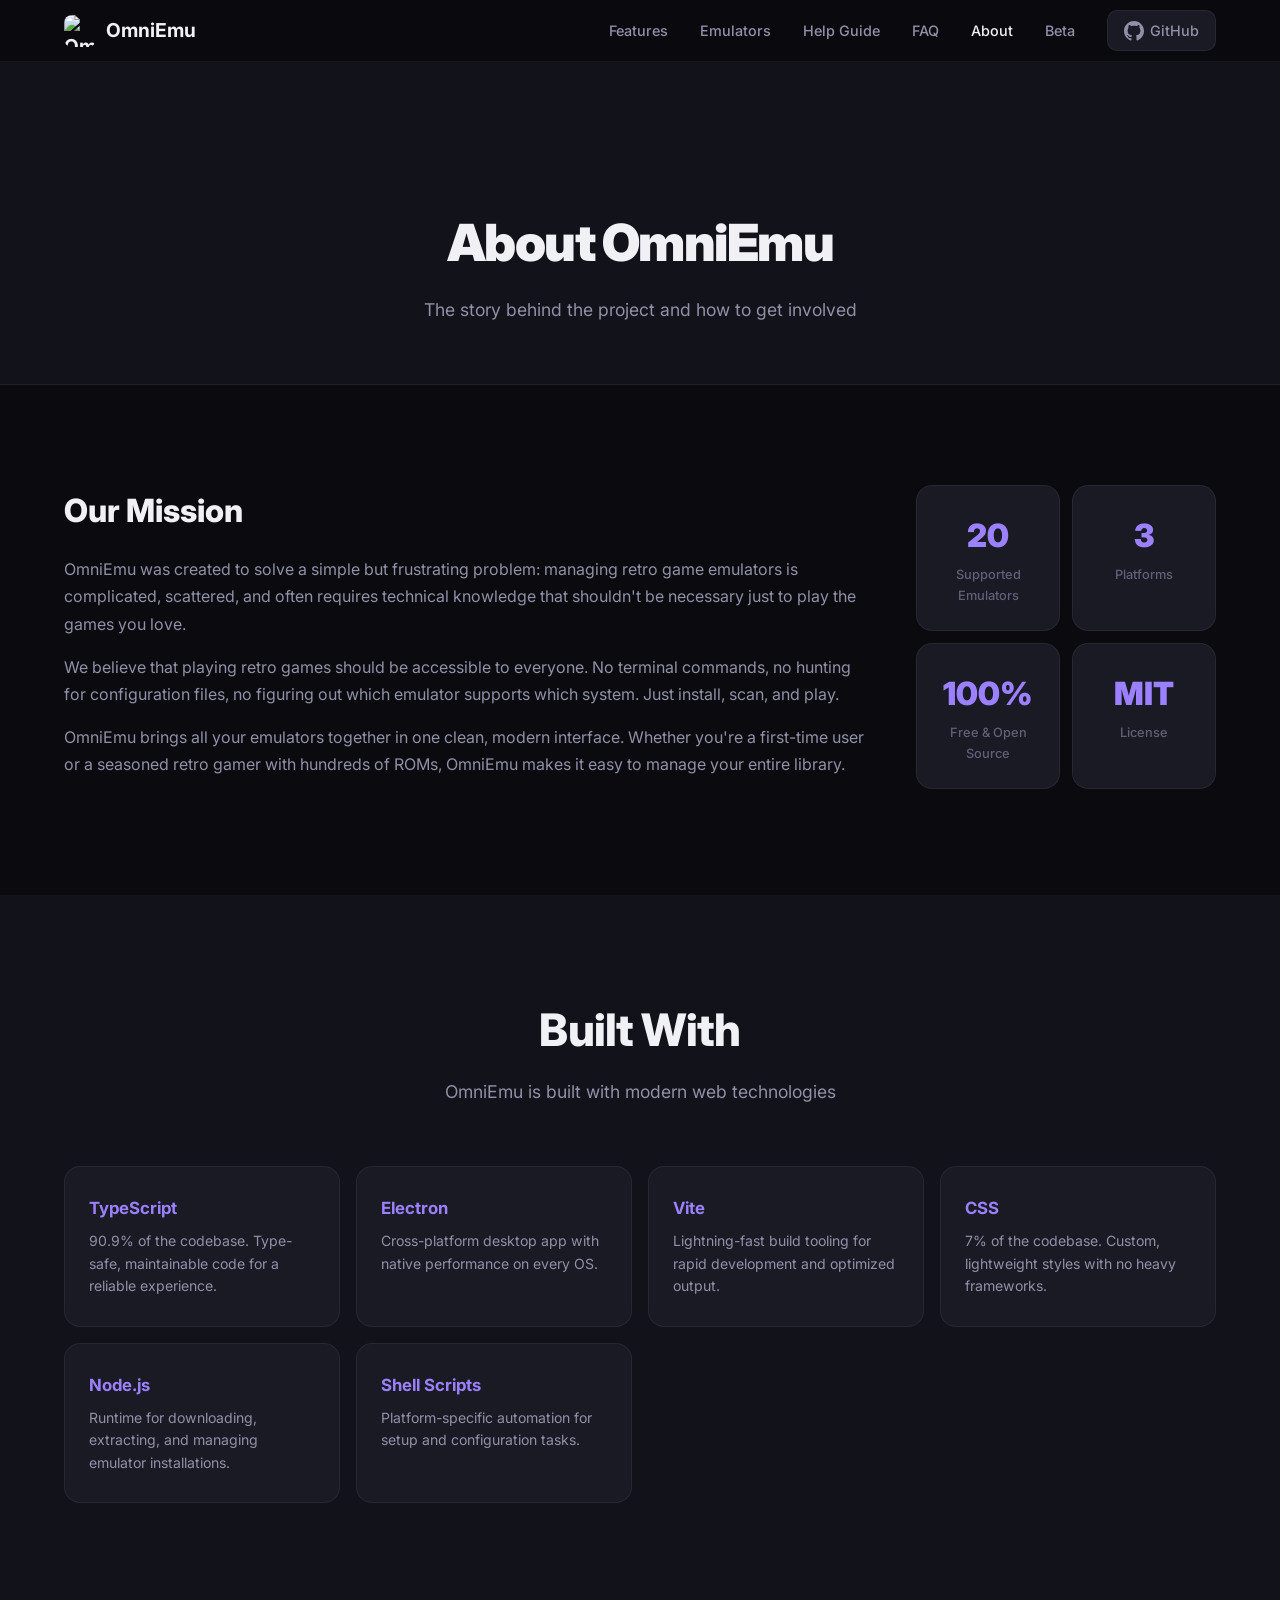
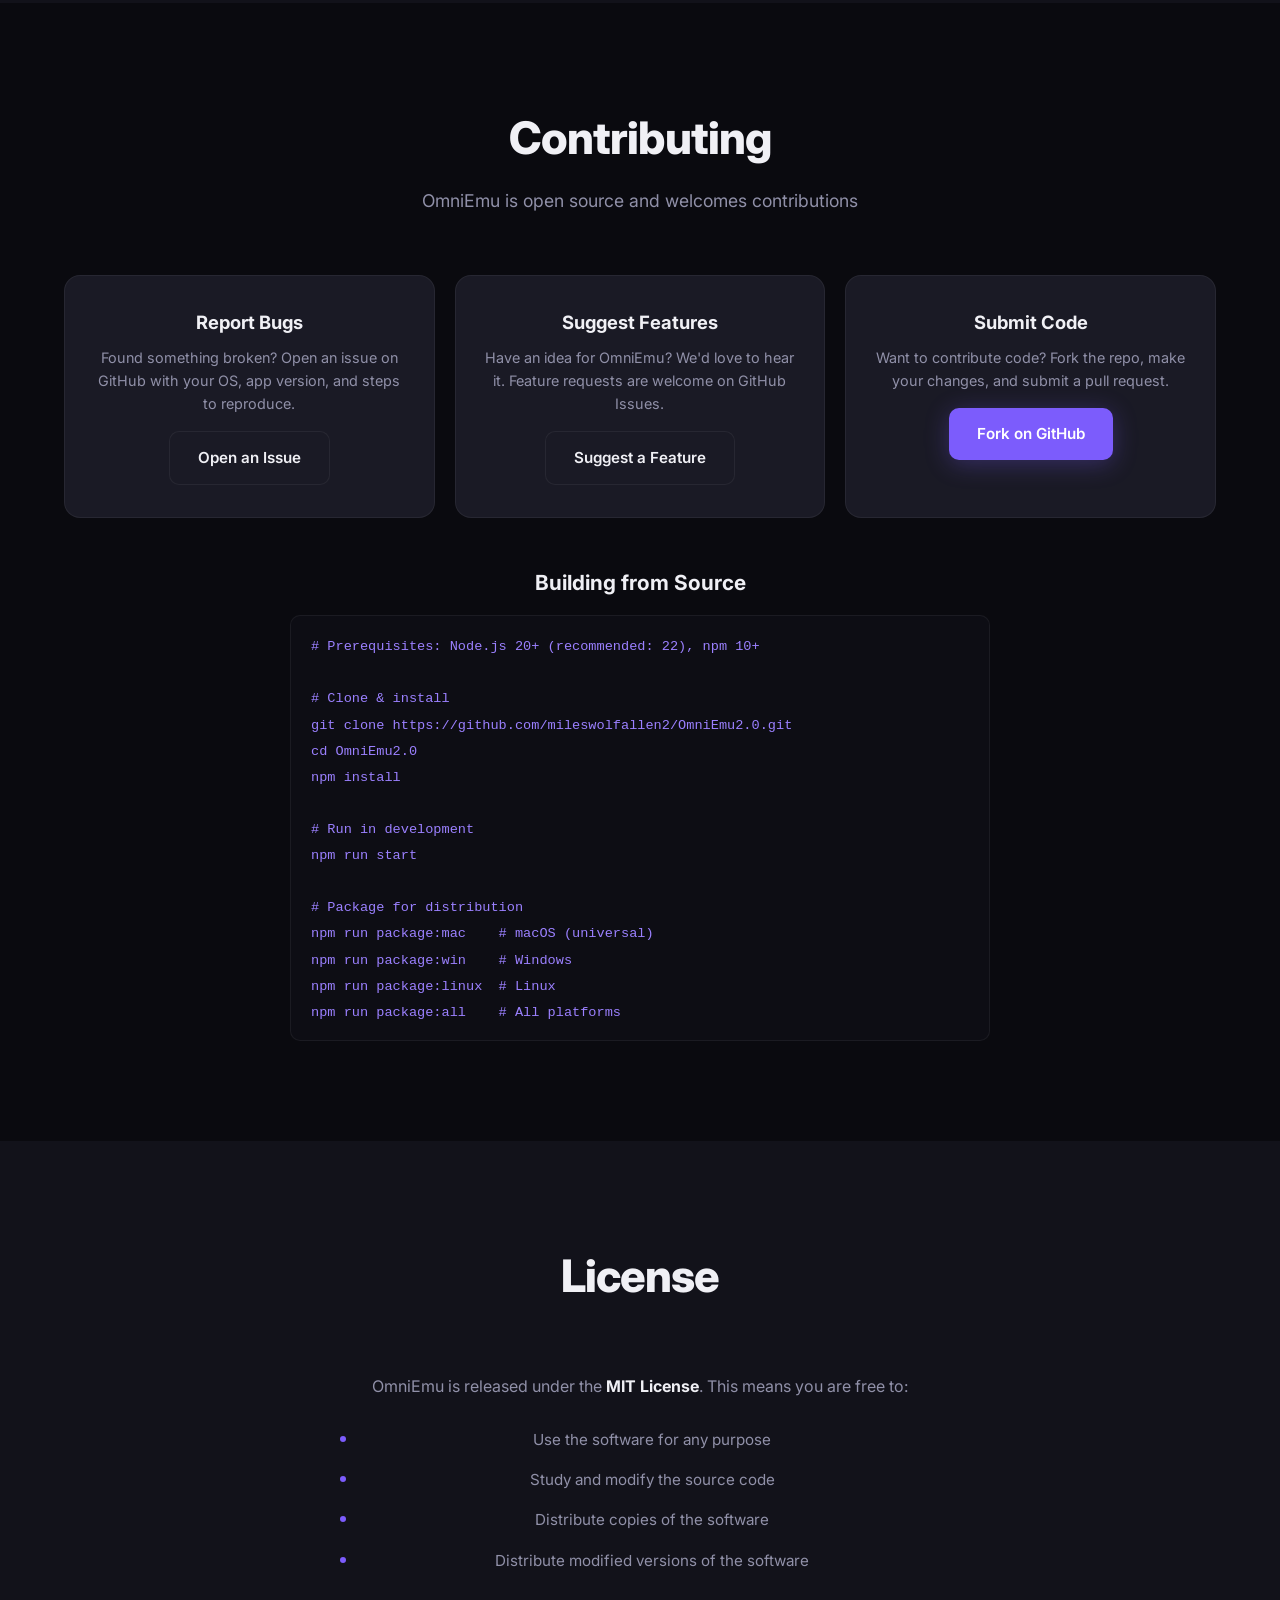
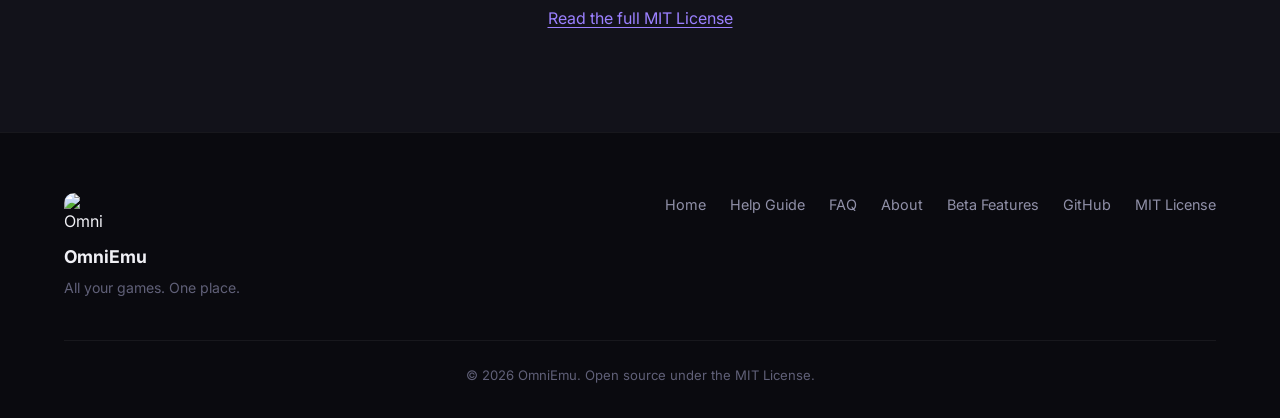
==== commit 157f1664: "Add beta features page and update styles for new components - Created a new HTML page for beta featu" ====
--- a/about.html
+++ b/about.html
@@ -24,6 +24,7 @@
                 <a href="help-guide.html">Help Guide</a>
                 <a href="faq.html">FAQ</a>
                 <a href="about.html" class="active">About</a>
+                <a href="beta-features.html">Beta</a>
                 <a href="https://github.com/mileswolfallen2/OmniEmu2.0" target="_blank" class="nav-github">
                     <svg width="20" height="20" viewBox="0 0 24 24" fill="currentColor"><path d="M12 0c-6.626 0-12 5.373-12 12 0 5.302 3.438 9.8 8.207 11.387.599.111.793-.261.793-.577v-2.234c-3.338.726-4.033-1.416-4.033-1.416-.546-1.387-1.333-1.756-1.333-1.756-1.089-.745.083-.729.083-.729 1.205.084 1.839 1.237 1.839 1.237 1.07 1.834 2.807 1.304 3.492.997.107-.775.418-1.305.762-1.604-2.665-.305-5.467-1.334-5.467-5.931 0-1.311.469-2.381 1.236-3.221-.124-.303-.535-1.524.117-3.176 0 0 1.008-.322 3.301 1.23.957-.266 1.983-.399 3.003-.404 1.02.005 2.047.138 3.006.404 2.291-1.552 3.297-1.23 3.297-1.23.653 1.653.242 2.874.118 3.176.77.84 1.235 1.911 1.235 3.221 0 4.609-2.807 5.624-5.479 5.921.43.372.823 1.102.823 2.222v3.293c0 .319.192.694.801.576 4.765-1.589 8.199-6.086 8.199-11.386 0-6.627-5.373-12-12-12z"/></svg>
                     GitHub
@@ -57,7 +58,7 @@
                 </div>
                 <div class="about-stats">
                     <div class="stat-card">
-                        <span class="stat-number">10</span>
+                        <span class="stat-number">20</span>
                         <span class="stat-label">Supported Emulators</span>
                     </div>
                     <div class="stat-card">
@@ -182,6 +183,7 @@
                     <a href="help-guide.html">Help Guide</a>
                     <a href="faq.html">FAQ</a>
                     <a href="about.html">About</a>
+                    <a href="beta-features.html">Beta Features</a>
                     <a href="https://github.com/mileswolfallen2/OmniEmu2.0" target="_blank">GitHub</a>
                     <a href="https://github.com/mileswolfallen2/OmniEmu2.0/blob/main/LICENSE" target="_blank">MIT License</a>
                 </div>
--- a/style.css
+++ b/style.css
@@ -50,7 +50,7 @@
 
 /* ── Navbar ── */
 .navbar {
-    position: fixed;
+    position: sticky;
     top: 0;
     left: 0;
     right: 0;
@@ -141,6 +141,21 @@
     background: var(--text-primary);
     border-radius: 2px;
     transition: var(--transition);
+}
+
+/* ── Active Development Banner ── */
+.dev-banner {
+    display: flex;
+    align-items: center;
+    justify-content: center;
+    gap: 8px;
+    background: rgba(251, 191, 36, 0.08);
+    border-bottom: 1px solid rgba(251, 191, 36, 0.15);
+    color: #fbbf24;
+    font-size: 0.82rem;
+    font-weight: 500;
+    padding: 10px 20px;
+    text-align: center;
 }
 
 /* ── Hero ── */
@@ -350,6 +365,48 @@
     transform: translateY(-4px);
 }
 
+.feature-card-beta {
+    border-color: rgba(124, 92, 252, 0.2);
+}
+
+.feature-card-beta:hover {
+    border-color: var(--accent);
+}
+
+.beta-tag {
+    display: inline-block;
+    background: rgba(124, 92, 252, 0.15);
+    color: var(--accent-light);
+    font-size: 0.68rem;
+    font-weight: 700;
+    padding: 2px 8px;
+    border-radius: 100px;
+    vertical-align: middle;
+    margin-left: 6px;
+    letter-spacing: 0.03em;
+    text-transform: uppercase;
+}
+
+.section-cta {
+    text-align: center;
+    margin-top: 40px;
+}
+
+.beta-warning {
+    display: inline-flex;
+    align-items: center;
+    gap: 10px;
+    margin-top: 20px;
+    padding: 12px 20px;
+    background: rgba(251, 191, 36, 0.06);
+    border: 1px solid rgba(251, 191, 36, 0.2);
+    border-radius: var(--radius-sm);
+    color: #fbbf24;
+    font-size: 0.85rem;
+    font-weight: 500;
+    line-height: 1.5;
+}
+
 .feature-icon {
     width: 52px;
     height: 52px;
@@ -430,6 +487,17 @@
     background: rgba(52, 211, 153, 0.1);
     padding: 3px 10px;
     border-radius: 100px;
+}
+
+.emulator-platforms .check-unavail {
+    font-size: 0.75rem;
+    font-weight: 600;
+    color: var(--text-muted);
+    background: rgba(255, 255, 255, 0.03);
+    padding: 3px 10px;
+    border-radius: 100px;
+    text-decoration: line-through;
+    opacity: 0.5;
 }
 
 /* ── Steps ── */
@@ -557,6 +625,29 @@
 
 .download-all a:hover {
     color: var(--accent);
+}
+
+.download-other-releases {
+    display: inline-flex;
+    align-items: center;
+    gap: 8px;
+    margin: 32px auto 0;
+    padding: 10px 22px;
+    background: var(--bg-card);
+    border: 1px solid var(--border);
+    border-radius: var(--radius-sm);
+    color: var(--text-secondary);
+    font-size: 0.85rem;
+    font-weight: 500;
+    transition: var(--transition);
+    text-align: center;
+    width: auto;
+}
+
+.download-other-releases:hover {
+    background: var(--bg-card-hover);
+    border-color: var(--border-hover);
+    color: var(--text-primary);
 }
 
 /* ── Footer ── */
@@ -643,15 +734,25 @@
 .features-grid .feature-card:nth-child(8) { transition-delay: 0.35s; }
 
 .emulators-grid .emulator-card:nth-child(1) { transition-delay: 0s; }
-.emulators-grid .emulator-card:nth-child(2) { transition-delay: 0.04s; }
-.emulators-grid .emulator-card:nth-child(3) { transition-delay: 0.08s; }
-.emulators-grid .emulator-card:nth-child(4) { transition-delay: 0.12s; }
-.emulators-grid .emulator-card:nth-child(5) { transition-delay: 0.16s; }
-.emulators-grid .emulator-card:nth-child(6) { transition-delay: 0.2s; }
-.emulators-grid .emulator-card:nth-child(7) { transition-delay: 0.24s; }
-.emulators-grid .emulator-card:nth-child(8) { transition-delay: 0.28s; }
-.emulators-grid .emulator-card:nth-child(9) { transition-delay: 0.32s; }
-.emulators-grid .emulator-card:nth-child(10) { transition-delay: 0.36s; }
+.emulators-grid .emulator-card:nth-child(2) { transition-delay: 0.03s; }
+.emulators-grid .emulator-card:nth-child(3) { transition-delay: 0.06s; }
+.emulators-grid .emulator-card:nth-child(4) { transition-delay: 0.09s; }
+.emulators-grid .emulator-card:nth-child(5) { transition-delay: 0.12s; }
+.emulators-grid .emulator-card:nth-child(6) { transition-delay: 0.15s; }
+.emulators-grid .emulator-card:nth-child(7) { transition-delay: 0.18s; }
+.emulators-grid .emulator-card:nth-child(8) { transition-delay: 0.21s; }
+.emulators-grid .emulator-card:nth-child(9) { transition-delay: 0.24s; }
+.emulators-grid .emulator-card:nth-child(10) { transition-delay: 0.27s; }
+.emulators-grid .emulator-card:nth-child(11) { transition-delay: 0.3s; }
+.emulators-grid .emulator-card:nth-child(12) { transition-delay: 0.33s; }
+.emulators-grid .emulator-card:nth-child(13) { transition-delay: 0.36s; }
+.emulators-grid .emulator-card:nth-child(14) { transition-delay: 0.39s; }
+.emulators-grid .emulator-card:nth-child(15) { transition-delay: 0.42s; }
+.emulators-grid .emulator-card:nth-child(16) { transition-delay: 0.45s; }
+.emulators-grid .emulator-card:nth-child(17) { transition-delay: 0.48s; }
+.emulators-grid .emulator-card:nth-child(18) { transition-delay: 0.51s; }
+.emulators-grid .emulator-card:nth-child(19) { transition-delay: 0.54s; }
+.emulators-grid .emulator-card:nth-child(20) { transition-delay: 0.57s; }
 
 .steps .step:nth-child(1) { transition-delay: 0s; }
 .steps .step:nth-child(3) { transition-delay: 0.1s; }
@@ -778,6 +879,22 @@
     margin: 0 auto;
 }
 
+.page-header-badge {
+    display: inline-flex;
+    align-items: center;
+    gap: 6px;
+    background: rgba(124, 92, 252, 0.1);
+    border: 1px solid rgba(124, 92, 252, 0.3);
+    color: var(--accent-light);
+    padding: 5px 14px;
+    border-radius: 100px;
+    font-size: 0.78rem;
+    font-weight: 600;
+    margin-bottom: 16px;
+    letter-spacing: 0.03em;
+    text-transform: uppercase;
+}
+
 /* ── Active nav link ── */
 .nav-links a.active {
     color: var(--text-primary);
@@ -864,6 +981,26 @@
     align-items: center;
     gap: 16px;
     margin-bottom: 24px;
+}
+
+.beta-feature-icon {
+    width: 52px;
+    height: 52px;
+    display: flex;
+    align-items: center;
+    justify-content: center;
+    background: rgba(124, 92, 252, 0.1);
+    border-radius: 12px;
+    color: var(--accent-light);
+    flex-shrink: 0;
+}
+
+.beta-feature-icon + div,
+.beta-feature-icon ~ div {
+    display: flex;
+    align-items: center;
+    gap: 10px;
+    flex-wrap: wrap;
 }
 
 .guide-section-num {
@@ -1016,6 +1153,47 @@
 
 .guide-emu-item strong {
     color: var(--text-primary);
+}
+
+/* ── Themes Grid ── */
+.themes-grid {
+    display: grid;
+    grid-template-columns: repeat(auto-fill, minmax(120px, 1fr));
+    gap: 12px;
+    margin-top: 16px;
+}
+
+.theme-card {
+    display: flex;
+    flex-direction: column;
+    align-items: center;
+    gap: 8px;
+    padding: 16px;
+    background: var(--bg-card);
+    border: 1px solid var(--border);
+    border-radius: var(--radius-sm);
+    transition: var(--transition);
+}
+
+.theme-card:hover {
+    border-color: var(--border-hover);
+}
+
+.theme-preview {
+    width: 100%;
+    height: 48px;
+    border-radius: 8px;
+    border: 1px solid var(--border);
+}
+
+.theme-preview-system {
+    background: linear-gradient(90deg, #f5f5f7 50%, #0a0a0f 50%);
+}
+
+.theme-name {
+    font-size: 0.82rem;
+    font-weight: 600;
+    color: var(--text-secondary);
 }
 
 /* ── Controller Grid ── */
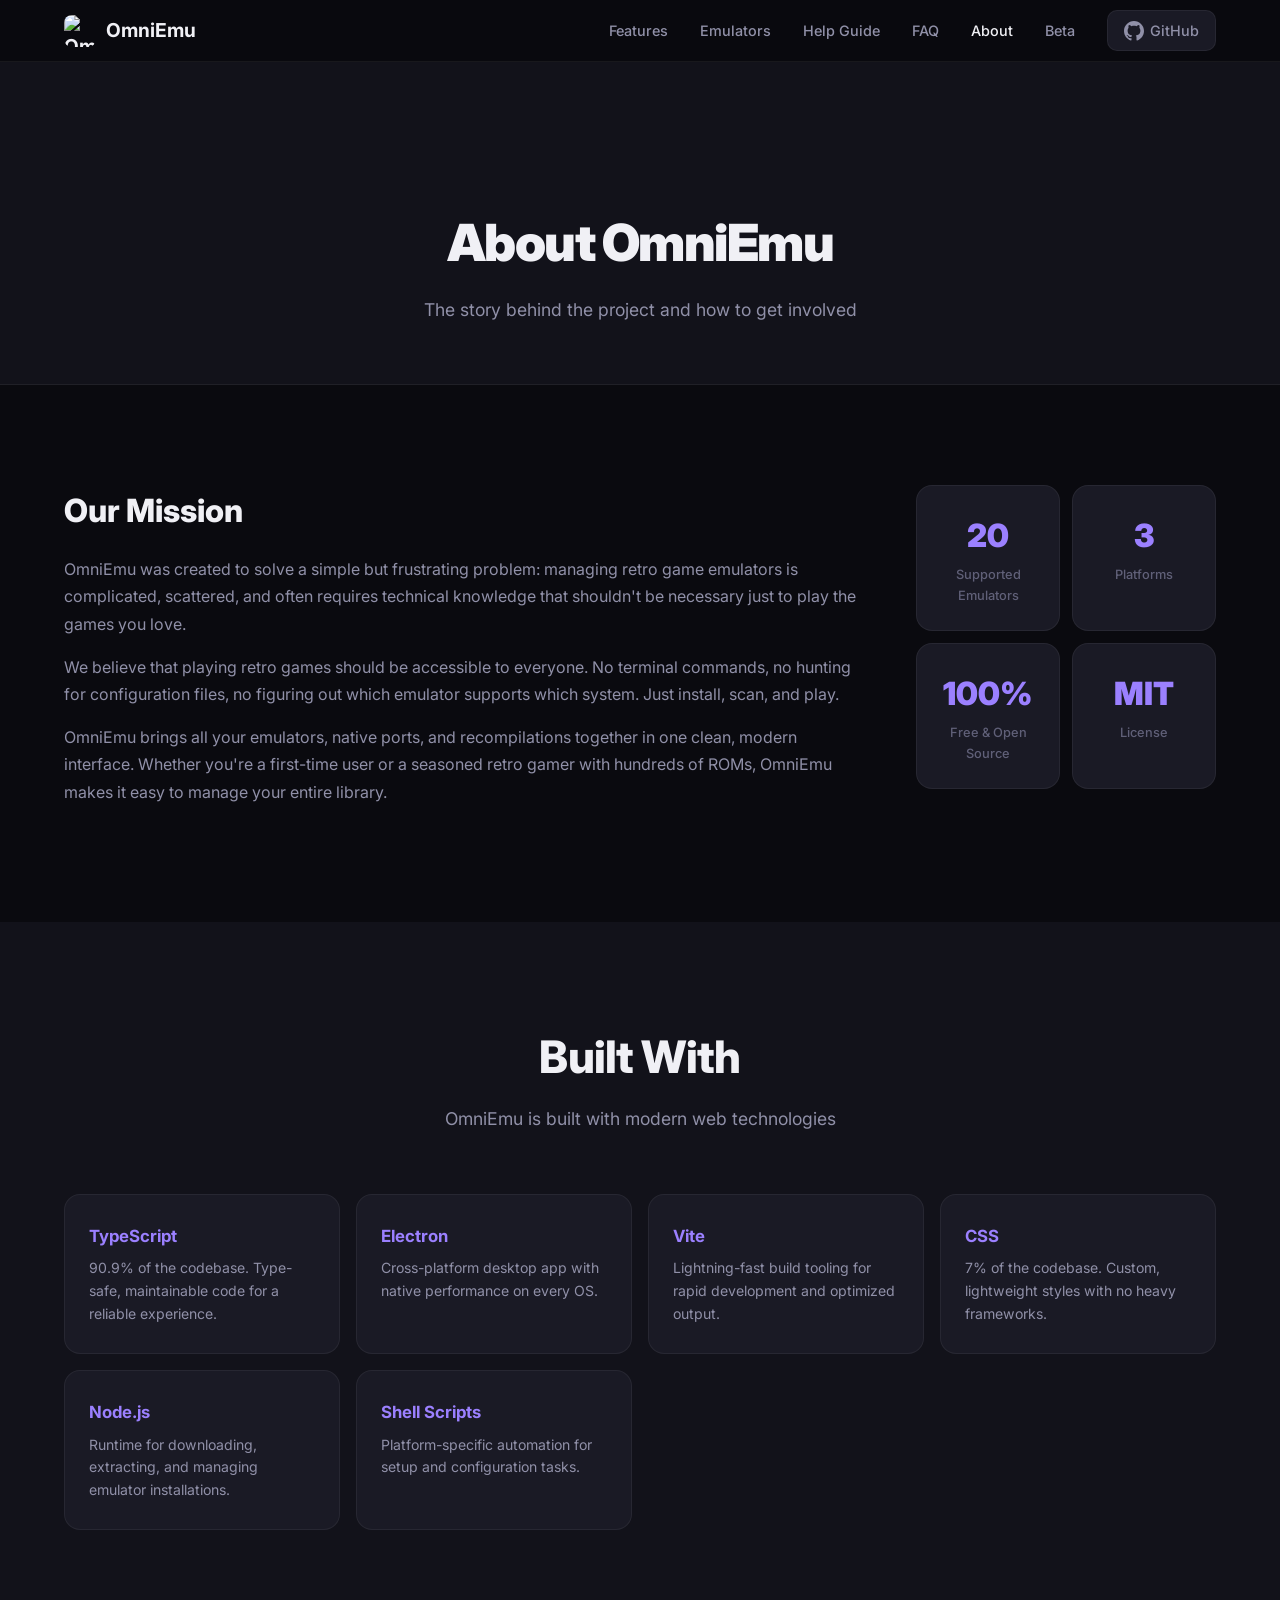
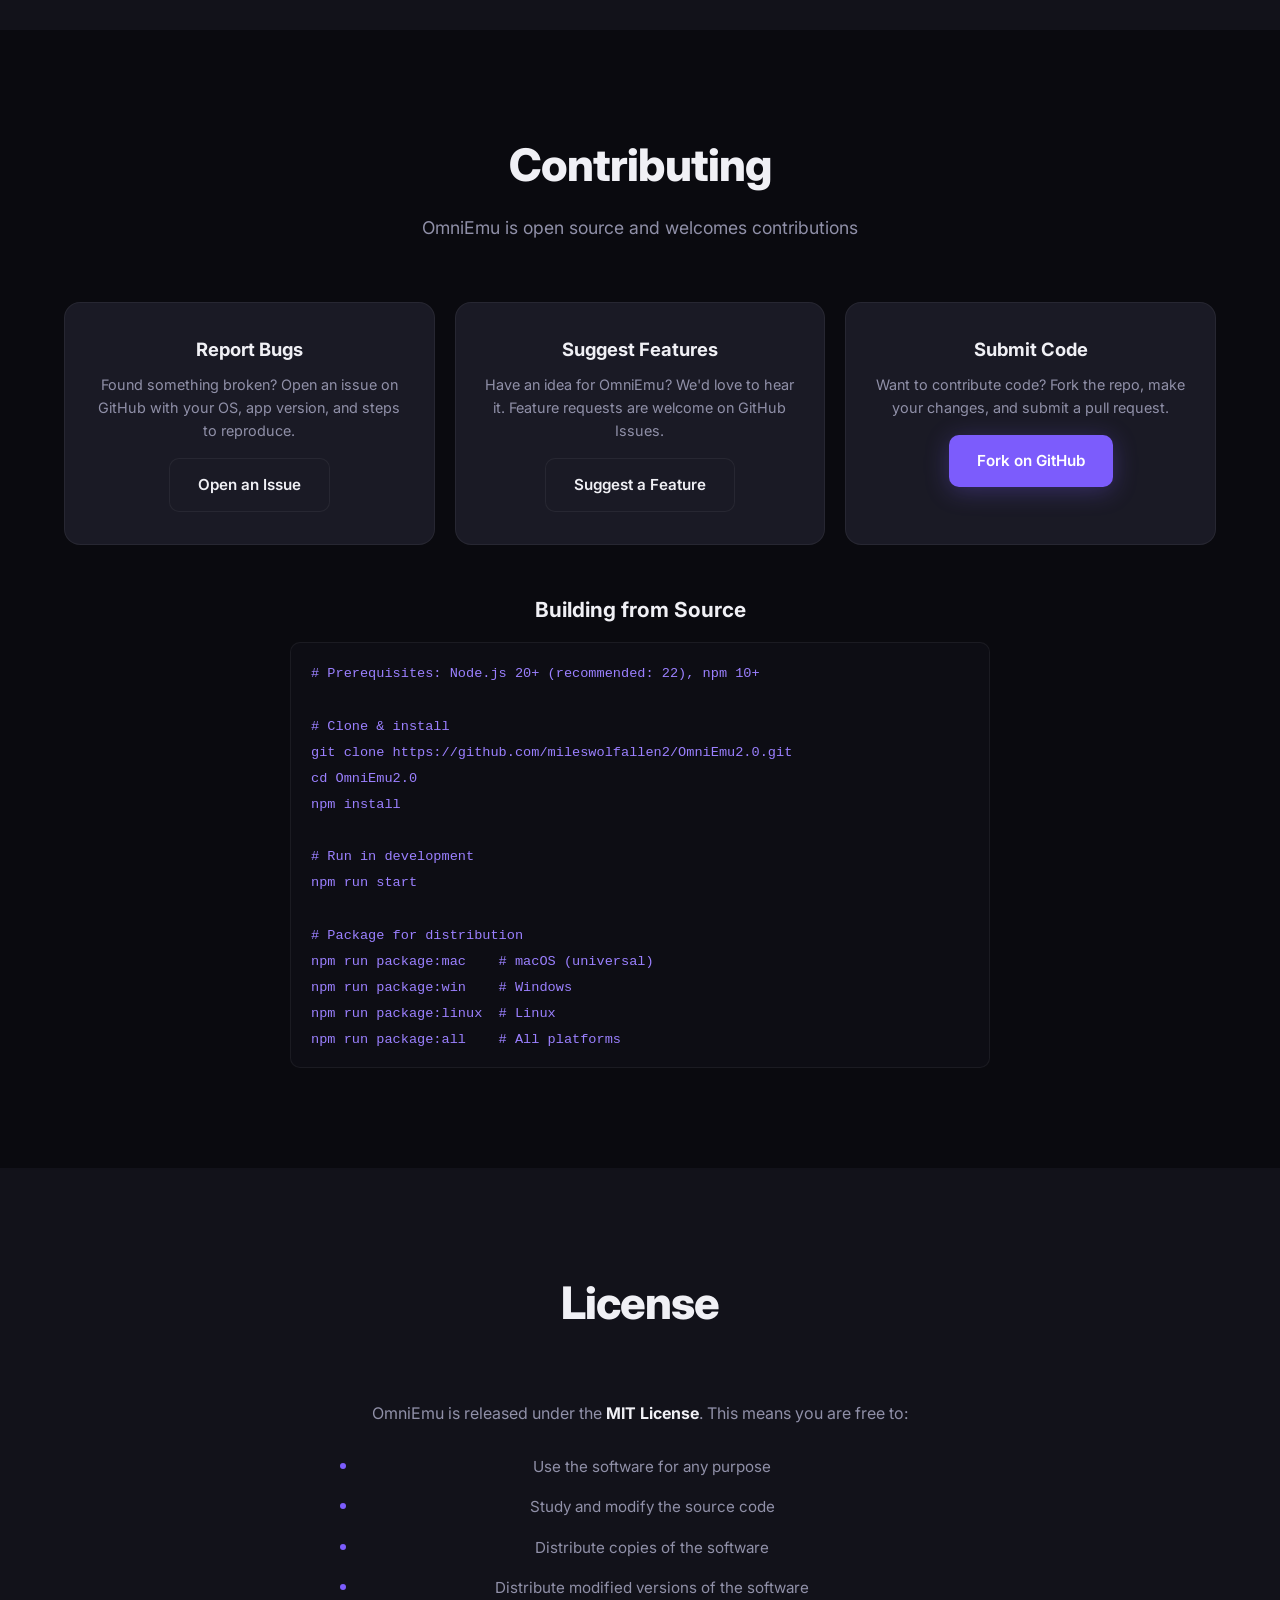
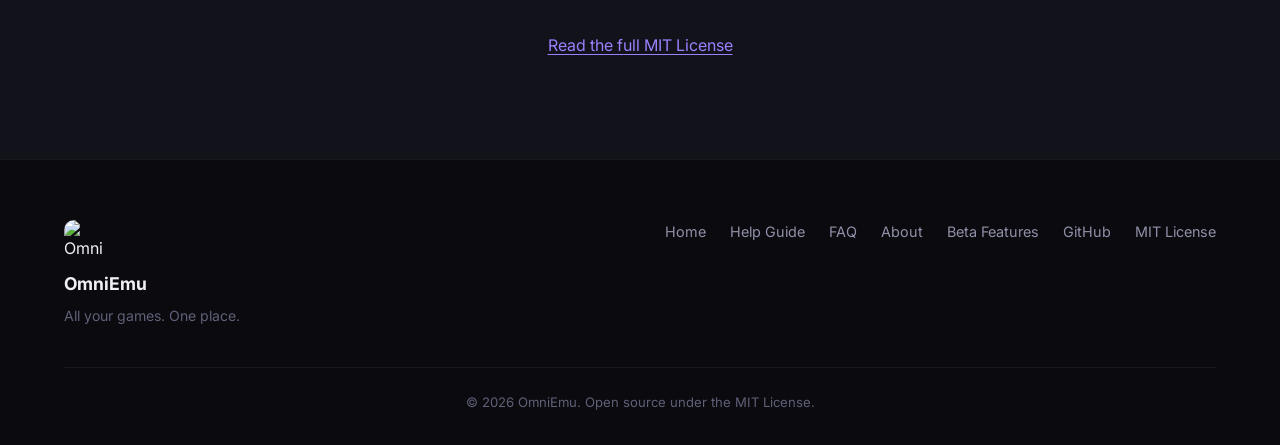
==== commit e9817364: "small update" ====
--- a/about.html
+++ b/about.html
@@ -54,7 +54,7 @@
                     <h2>Our Mission</h2>
                     <p>OmniEmu was created to solve a simple but frustrating problem: managing retro game emulators is complicated, scattered, and often requires technical knowledge that shouldn't be necessary just to play the games you love.</p>
                     <p>We believe that playing retro games should be accessible to everyone. No terminal commands, no hunting for configuration files, no figuring out which emulator supports which system. Just install, scan, and play.</p>
-                    <p>OmniEmu brings all your emulators together in one clean, modern interface. Whether you're a first-time user or a seasoned retro gamer with hundreds of ROMs, OmniEmu makes it easy to manage your entire library.</p>
+                    <p>OmniEmu brings all your emulators, native ports, and recompilations together in one clean, modern interface. Whether you're a first-time user or a seasoned retro gamer with hundreds of ROMs, OmniEmu makes it easy to manage your entire library.</p>
                 </div>
                 <div class="about-stats">
                     <div class="stat-card">
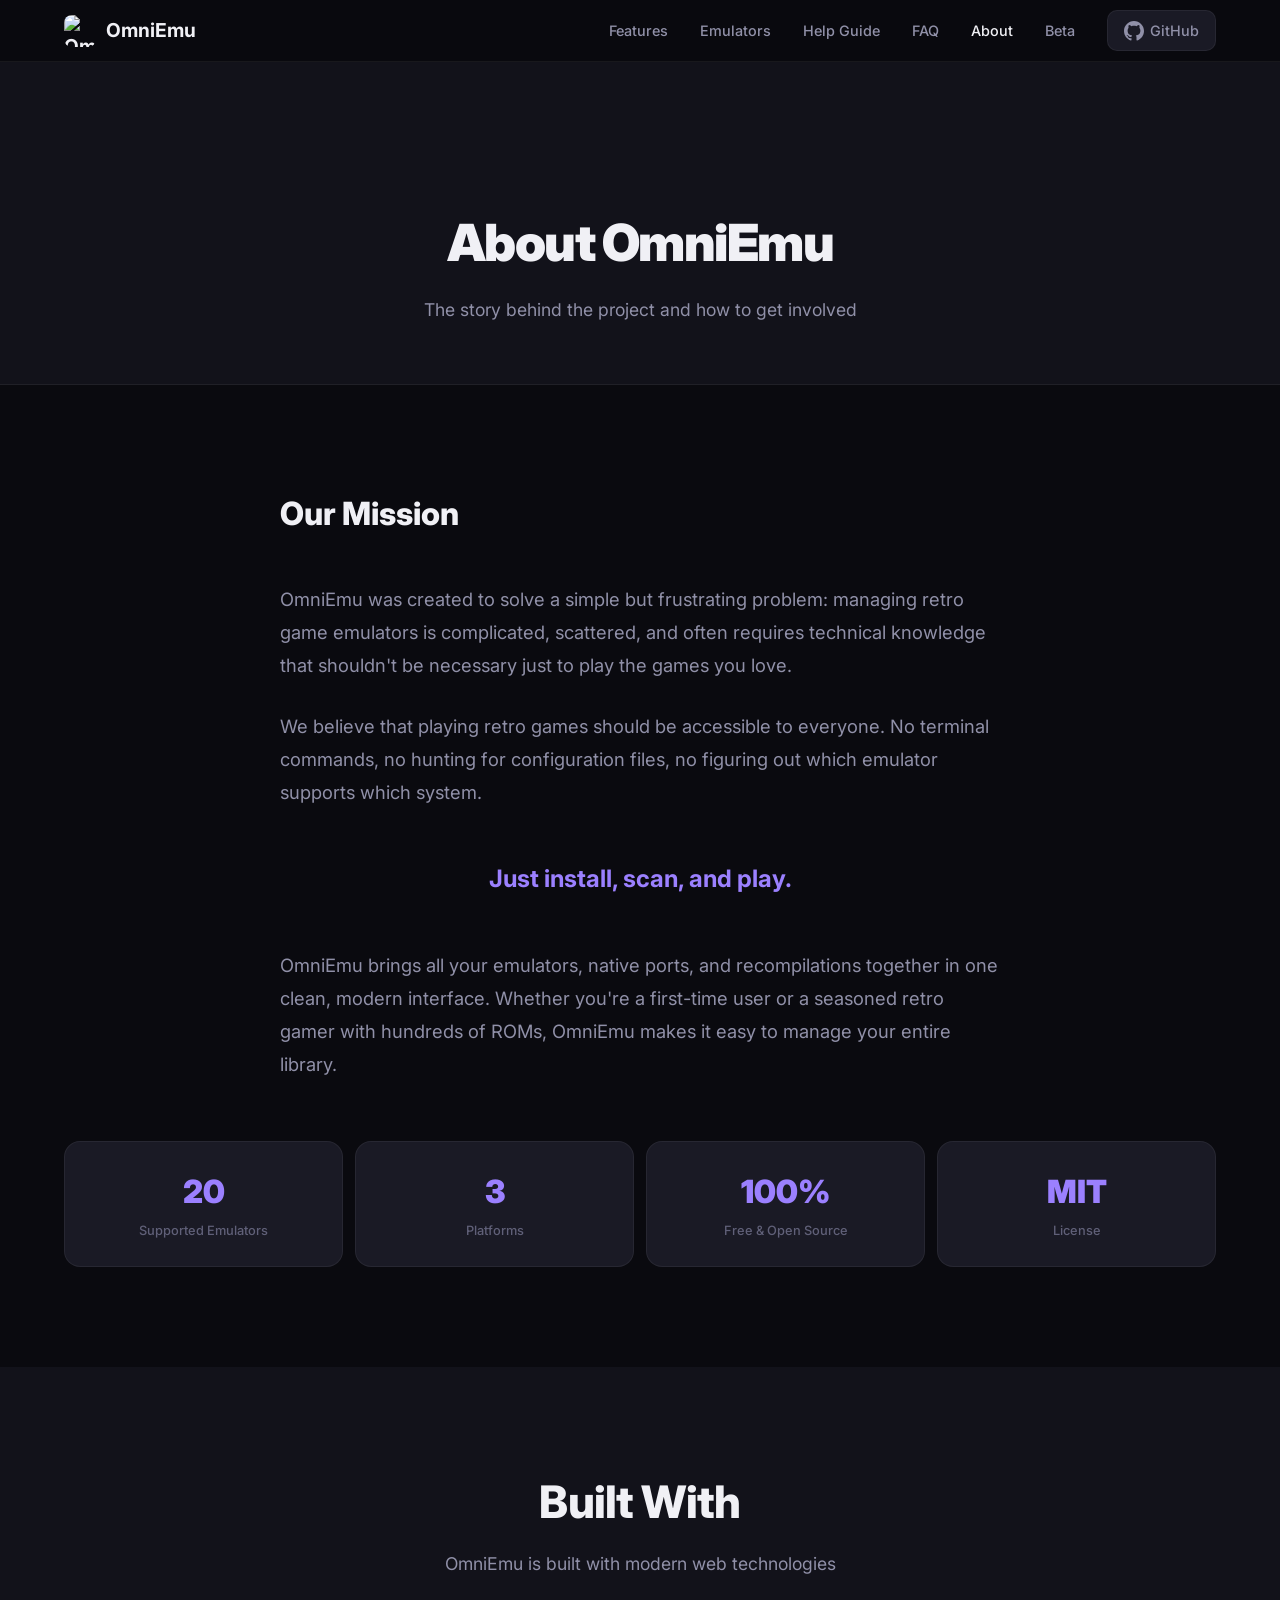
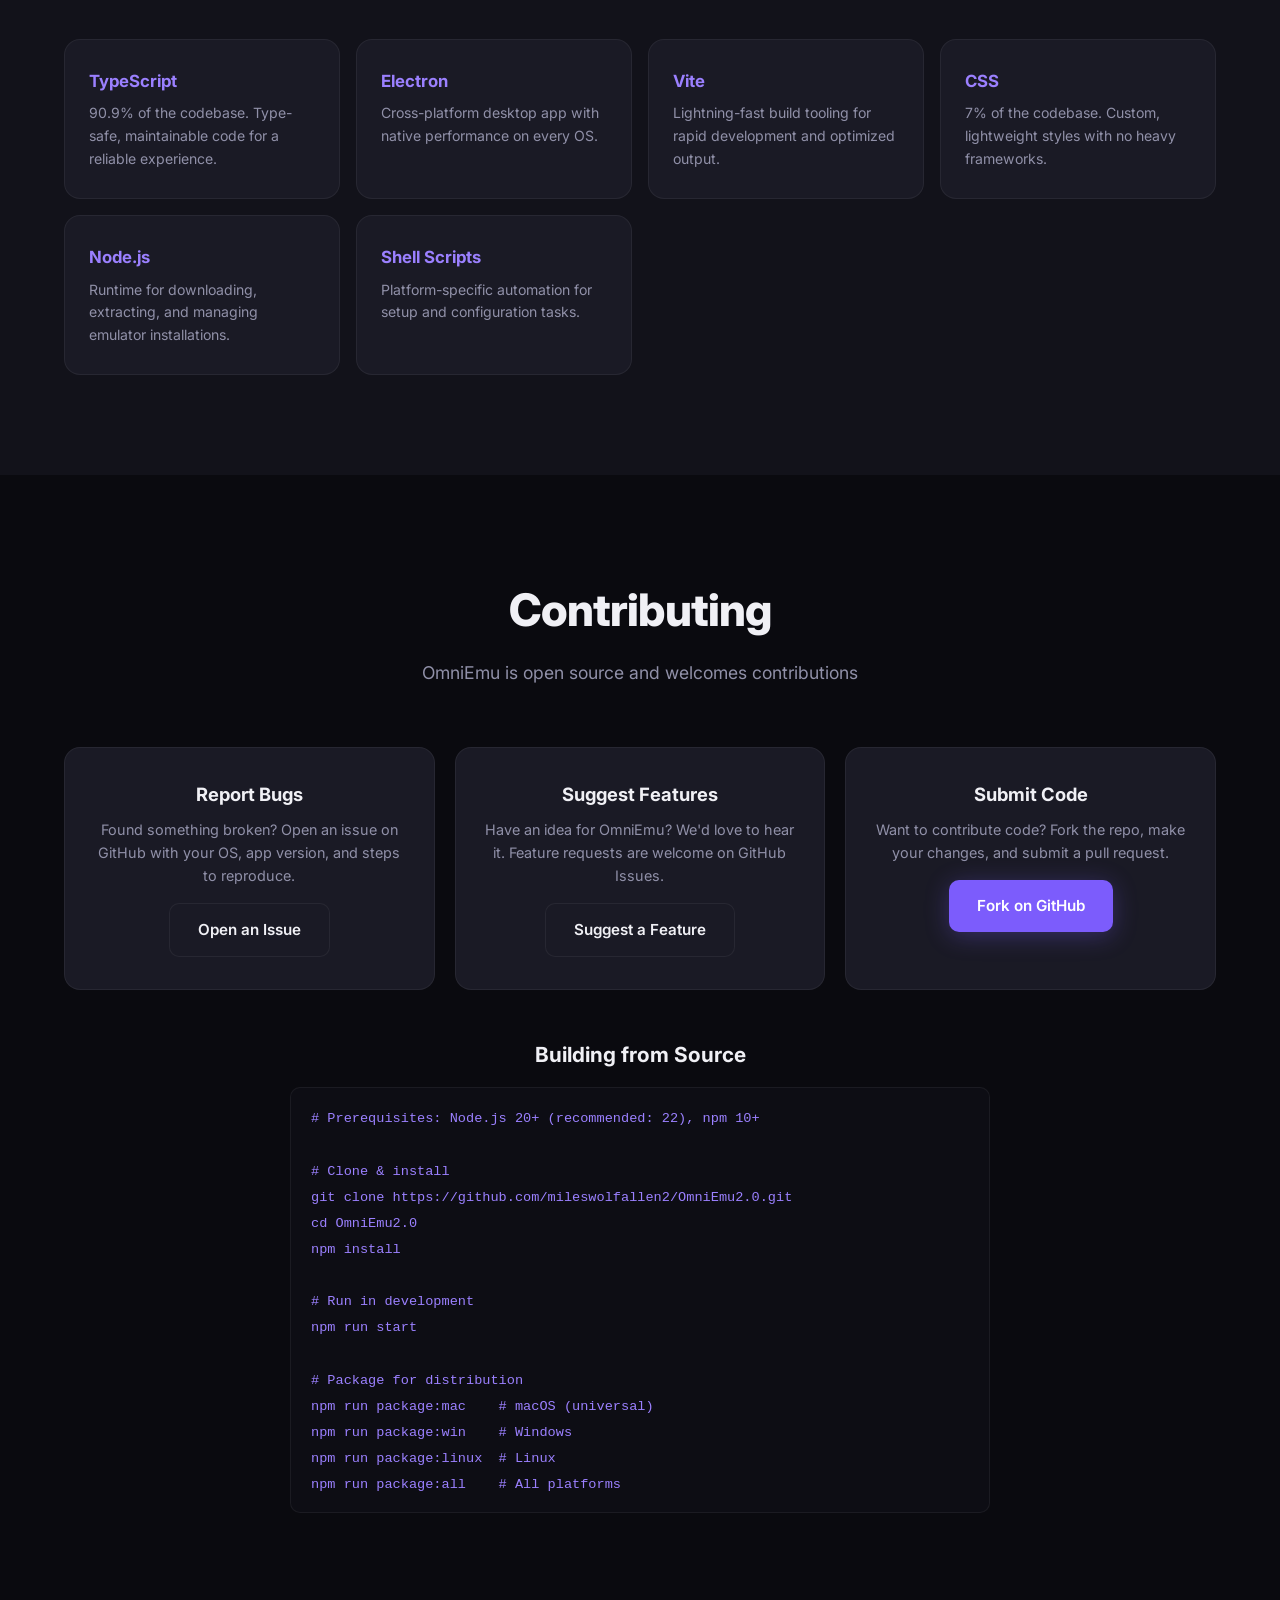
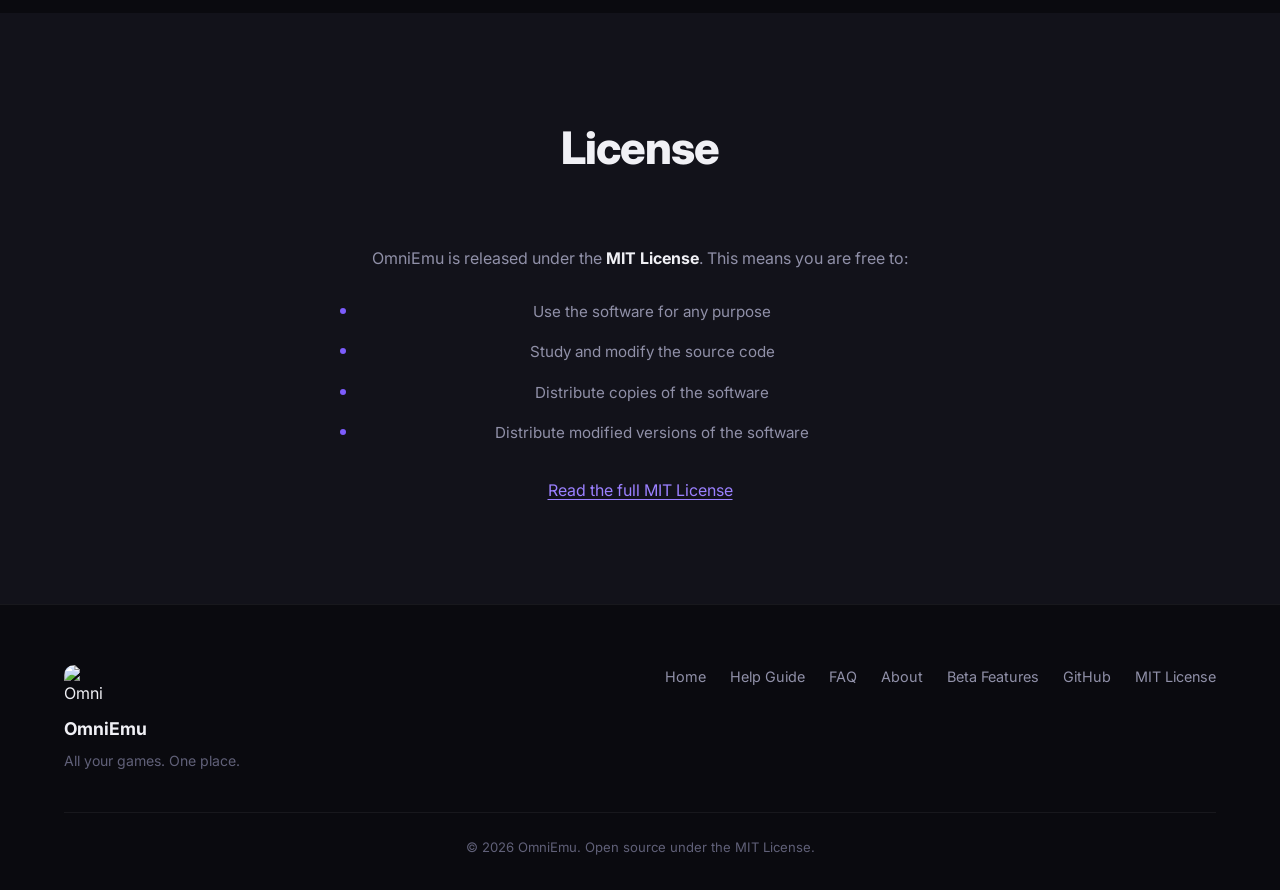
==== commit 32b9ea22: "Enhance About page layout and add mission scroll-through effect; implement rotating text in hero sec" ====
--- a/about.html
+++ b/about.html
@@ -47,32 +47,31 @@
     </section>
 
     <!-- Mission Section -->
-    <section class="section">
-        <div class="container">
-            <div class="about-grid">
-                <div class="about-main">
-                    <h2>Our Mission</h2>
-                    <p>OmniEmu was created to solve a simple but frustrating problem: managing retro game emulators is complicated, scattered, and often requires technical knowledge that shouldn't be necessary just to play the games you love.</p>
-                    <p>We believe that playing retro games should be accessible to everyone. No terminal commands, no hunting for configuration files, no figuring out which emulator supports which system. Just install, scan, and play.</p>
-                    <p>OmniEmu brings all your emulators, native ports, and recompilations together in one clean, modern interface. Whether you're a first-time user or a seasoned retro gamer with hundreds of ROMs, OmniEmu makes it easy to manage your entire library.</p>
-                </div>
-                <div class="about-stats">
-                    <div class="stat-card">
-                        <span class="stat-number">20</span>
-                        <span class="stat-label">Supported Emulators</span>
-                    </div>
-                    <div class="stat-card">
-                        <span class="stat-number">3</span>
-                        <span class="stat-label">Platforms</span>
-                    </div>
-                    <div class="stat-card">
-                        <span class="stat-number">100%</span>
-                        <span class="stat-label">Free &amp; Open Source</span>
-                    </div>
-                    <div class="stat-card">
-                        <span class="stat-number">MIT</span>
-                        <span class="stat-label">License</span>
-                    </div>
+    <section class="section mission-section">
+        <div class="container">
+            <div class="mission-reading">
+                <h2 class="mission-line">Our Mission</h2>
+                <p class="mission-line">OmniEmu was created to solve a simple but frustrating problem: managing retro game emulators is complicated, scattered, and often requires technical knowledge that shouldn't be necessary just to play the games you love.</p>
+                <p class="mission-line">We believe that playing retro games should be accessible to everyone. No terminal commands, no hunting for configuration files, no figuring out which emulator supports which system.</p>
+                <p class="mission-line mission-highlight">Just install, scan, and play.</p>
+                <p class="mission-line">OmniEmu brings all your emulators, native ports, and recompilations together in one clean, modern interface. Whether you're a first-time user or a seasoned retro gamer with hundreds of ROMs, OmniEmu makes it easy to manage your entire library.</p>
+            </div>
+            <div class="about-stats">
+                <div class="stat-card">
+                    <span class="stat-number">20</span>
+                    <span class="stat-label">Supported Emulators</span>
+                </div>
+                <div class="stat-card">
+                    <span class="stat-number">3</span>
+                    <span class="stat-label">Platforms</span>
+                </div>
+                <div class="stat-card">
+                    <span class="stat-number">100%</span>
+                    <span class="stat-label">Free &amp; Open Source</span>
+                </div>
+                <div class="stat-card">
+                    <span class="stat-number">MIT</span>
+                    <span class="stat-label">License</span>
                 </div>
             </div>
         </div>
@@ -207,6 +206,18 @@
                 toggle.classList.remove('active');
             });
         });
+
+        // Mission scroll-through reading effect
+        const missionLines = document.querySelectorAll('.mission-line');
+        const missionObserver = new IntersectionObserver((entries) => {
+            entries.forEach(entry => {
+                if (entry.isIntersecting) {
+                    entry.target.classList.add('visible');
+                }
+            });
+        }, { threshold: 0.2, rootMargin: '0px 0px -60px 0px' });
+
+        missionLines.forEach(line => missionObserver.observe(line));
     </script>
 </body>
 </html>
--- a/style.css
+++ b/style.css
@@ -231,6 +231,20 @@
     -webkit-background-clip: text;
     -webkit-text-fill-color: transparent;
     background-clip: text;
+}
+
+#rotate-word {
+    display: inline-block;
+    transition: opacity 0.25s ease, transform 0.25s ease;
+    background: linear-gradient(135deg, var(--accent-light), #c084fc, #f472b6);
+    -webkit-background-clip: text;
+    -webkit-text-fill-color: transparent;
+    background-clip: text;
+}
+
+#rotate-word.hidden {
+    opacity: 0;
+    transform: translateY(10px);
 }
 
 .hero-desc {
@@ -1326,30 +1340,50 @@
 }
 
 /* ── About Page ── */
-.about-grid {
-    display: grid;
-    grid-template-columns: 1fr 300px;
-    gap: 48px;
-    align-items: start;
-}
-
-.about-main h2 {
+.mission-section {
+    min-height: 80vh;
+}
+
+.mission-reading {
+    max-width: 720px;
+    margin: 0 auto;
+}
+
+.mission-line {
+    opacity: 0;
+    transform: translateY(24px);
+    transition: opacity 0.7s ease, transform 0.7s ease;
+    margin-bottom: 28px;
+    font-size: 1.15rem;
+    line-height: 1.8;
+    color: var(--text-secondary);
+}
+
+.mission-line.visible {
+    opacity: 1;
+    transform: translateY(0);
+}
+
+.mission-line:first-child {
     font-size: 2rem;
     font-weight: 800;
-    margin-bottom: 20px;
-}
-
-.about-main p {
-    color: var(--text-secondary);
-    font-size: 1rem;
-    line-height: 1.7;
-    margin-bottom: 16px;
+    color: var(--text-primary);
+    margin-bottom: 40px;
+}
+
+.mission-highlight {
+    font-size: 1.5rem !important;
+    font-weight: 700;
+    color: var(--accent-light) !important;
+    text-align: center;
+    padding: 20px 0;
 }
 
 .about-stats {
     display: grid;
-    grid-template-columns: 1fr 1fr;
+    grid-template-columns: repeat(4, 1fr);
     gap: 12px;
+    margin-top: 60px;
 }
 
 .stat-card {
@@ -1468,12 +1502,16 @@
         grid-template-columns: 1fr;
     }
 
-    .about-grid {
-        grid-template-columns: 1fr;
-    }
-
     .about-stats {
         grid-template-columns: repeat(2, 1fr);
+    }
+
+    .mission-line:first-child {
+        font-size: 1.6rem;
+    }
+
+    .mission-highlight {
+        font-size: 1.2rem !important;
     }
 
     .toc-grid {
@@ -1503,4 +1541,8 @@
     .about-stats {
         grid-template-columns: 1fr 1fr;
     }
-}
+
+    .mission-line {
+        font-size: 1rem;
+    }
+}
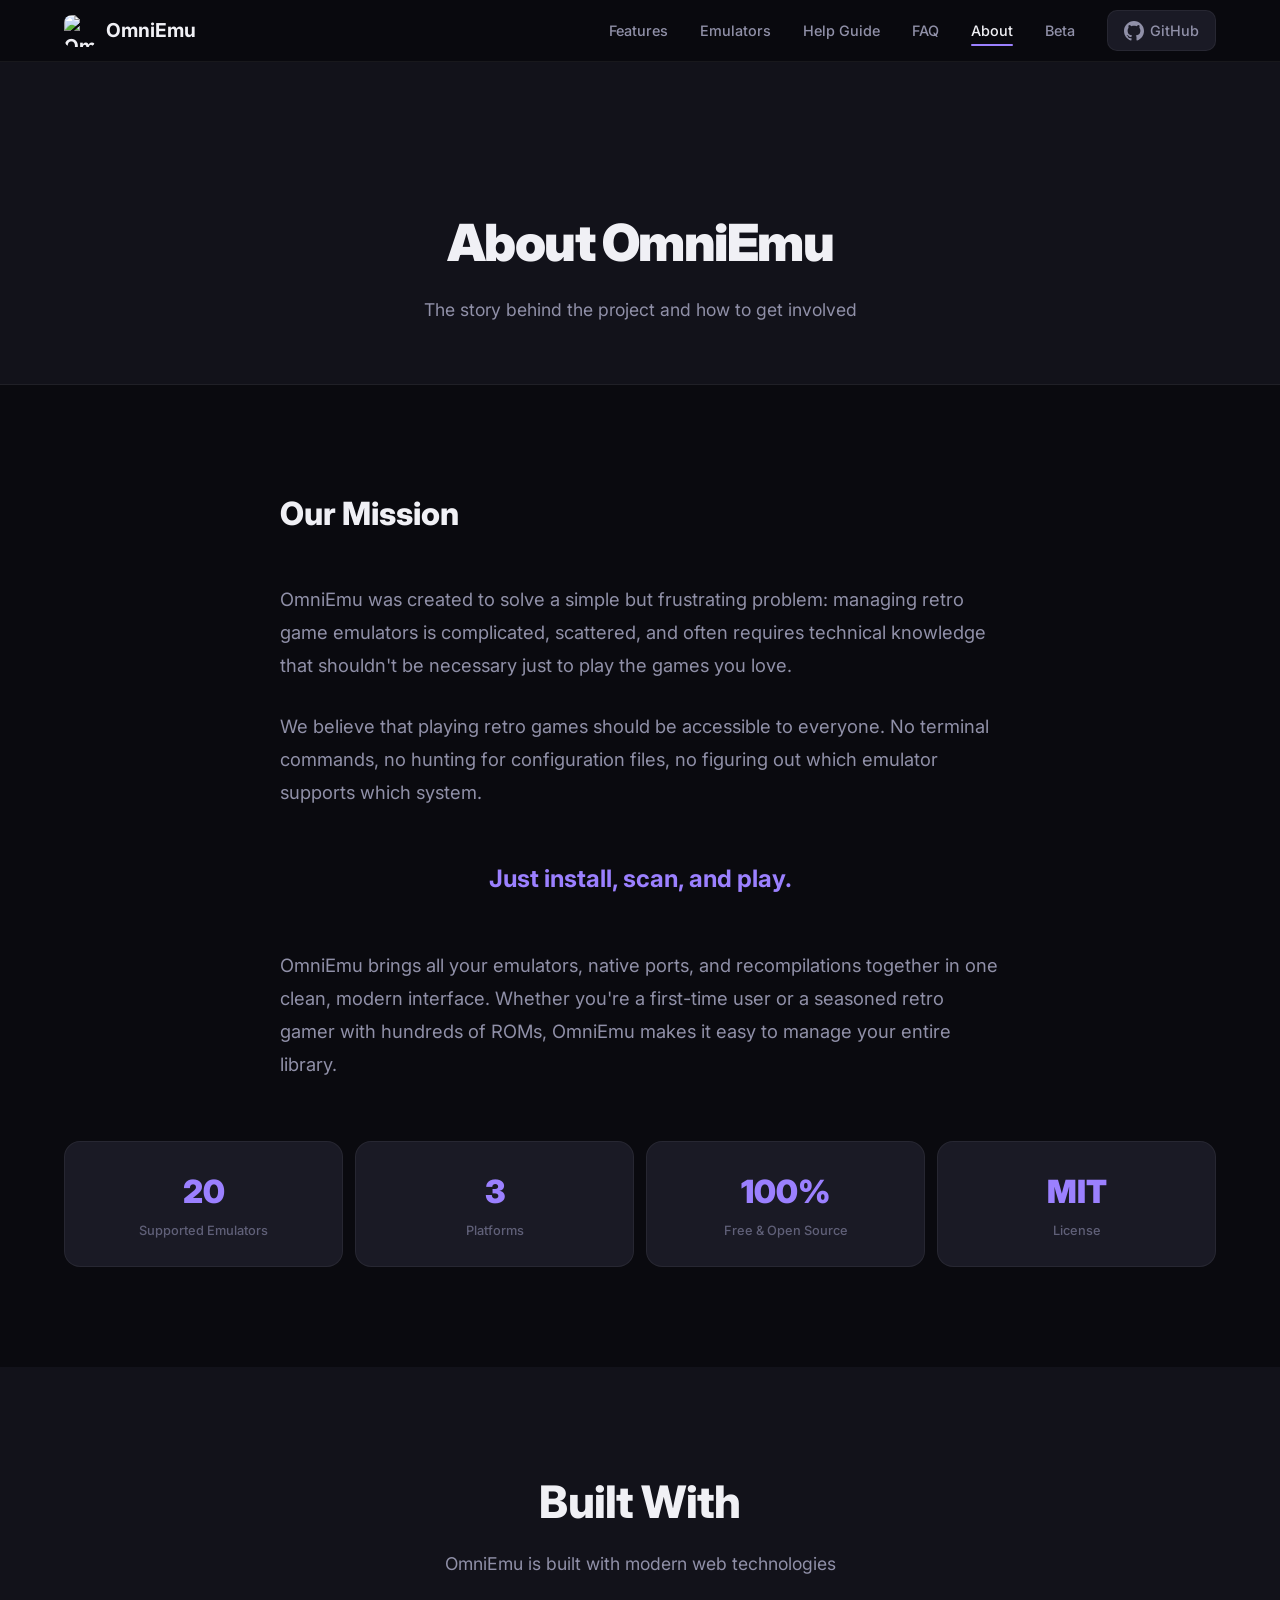
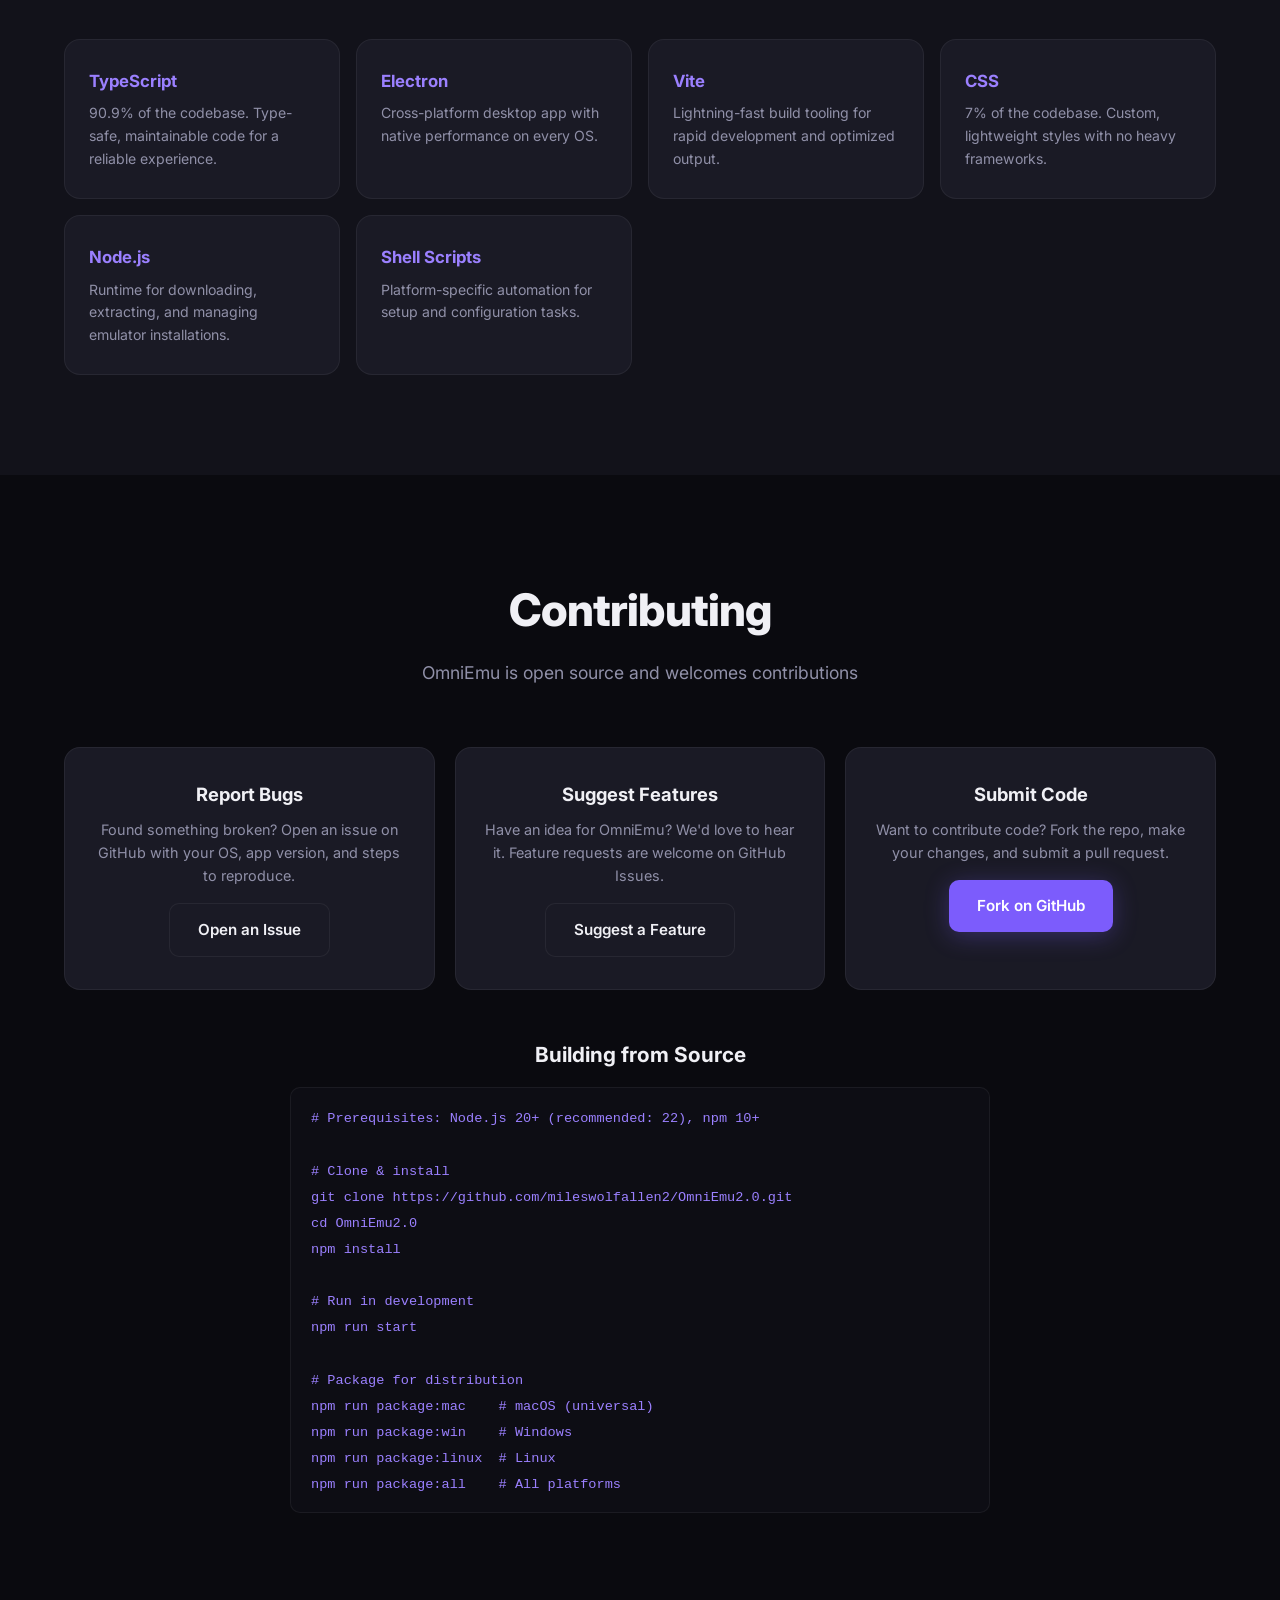
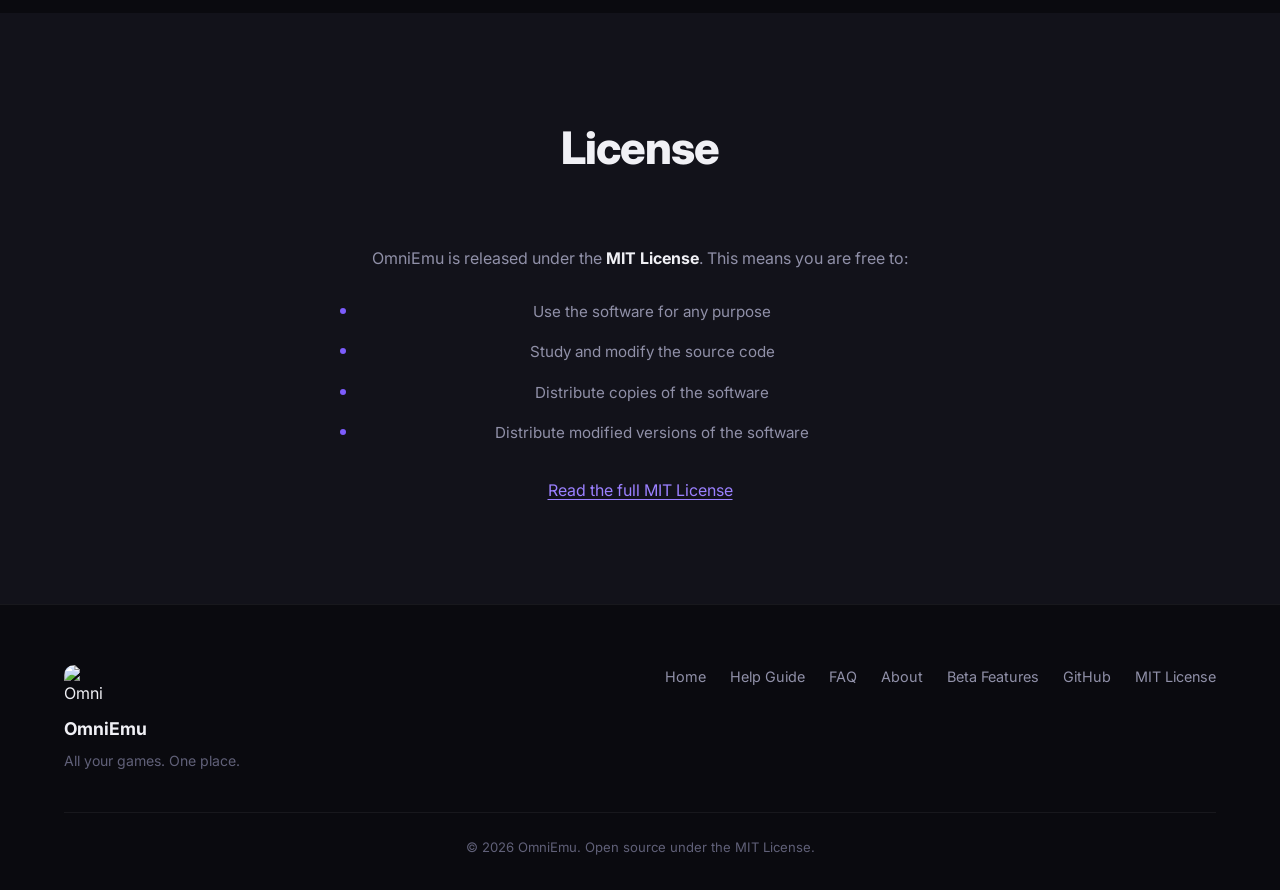
==== commit 2b507e8c: "update" ====
--- a/about.html
+++ b/about.html
@@ -193,6 +193,11 @@
         </div>
     </section>
 
+    <!-- Back to Top -->
+    <button class="back-to-top" id="backToTop" aria-label="Back to top">
+        <svg width="20" height="20" viewBox="0 0 24 24" fill="none" stroke="currentColor" stroke-width="2.5"><polyline points="18 15 12 9 6 15"/></svg>
+    </button>
+
     <script>
         const toggle = document.querySelector('.nav-toggle');
         const links = document.querySelector('.nav-links');
@@ -205,6 +210,14 @@
                 links.classList.remove('active');
                 toggle.classList.remove('active');
             });
+        });
+
+        const backToTop = document.getElementById('backToTop');
+        window.addEventListener('scroll', () => {
+            backToTop.classList.toggle('show', window.scrollY > 600);
+        });
+        backToTop.addEventListener('click', () => {
+            window.scrollTo({ top: 0, behavior: 'smooth' });
         });
 
         // Mission scroll-through reading effect
--- a/style.css
+++ b/style.css
@@ -102,6 +102,24 @@
     color: var(--text-secondary);
     transition: color var(--transition);
     font-weight: 500;
+    position: relative;
+}
+
+.nav-links a::after {
+    content: '';
+    position: absolute;
+    bottom: -4px;
+    left: 0;
+    width: 0;
+    height: 2px;
+    background: var(--accent-light);
+    border-radius: 2px;
+    transition: width 0.25s ease;
+}
+
+.nav-links a:hover::after,
+.nav-links a.active::after {
+    width: 100%;
 }
 
 .nav-links a:hover {
@@ -216,6 +234,12 @@
     font-weight: 600;
     margin-bottom: 28px;
     letter-spacing: 0.02em;
+    animation: badgePulse 3s ease-in-out infinite;
+}
+
+@keyframes badgePulse {
+    0%, 100% { box-shadow: 0 0 0 0 rgba(124, 92, 252, 0.2); }
+    50% { box-shadow: 0 0 0 8px rgba(124, 92, 252, 0); }
 }
 
 .hero h1 {
@@ -302,6 +326,10 @@
     transform: translateY(-2px);
 }
 
+.btn:active {
+    transform: translateY(1px) scale(0.98);
+}
+
 .hero-platforms {
     display: flex;
     align-items: center;
@@ -377,6 +405,7 @@
     background: var(--bg-card-hover);
     border-color: var(--border-hover);
     transform: translateY(-4px);
+    box-shadow: 0 8px 32px rgba(124, 92, 252, 0.1);
 }
 
 .feature-card-beta {
@@ -1546,3 +1575,65 @@
         font-size: 1rem;
     }
 }
+
+/* ── Back to Top ── */
+.back-to-top {
+    position: fixed;
+    bottom: 32px;
+    right: 32px;
+    width: 44px;
+    height: 44px;
+    border-radius: 50%;
+    background: var(--accent);
+    color: #fff;
+    border: none;
+    cursor: pointer;
+    display: flex;
+    align-items: center;
+    justify-content: center;
+    box-shadow: 0 4px 20px var(--accent-glow);
+    opacity: 0;
+    transform: translateY(12px);
+    transition: opacity 0.3s ease, transform 0.3s ease, background 0.2s ease;
+    z-index: 90;
+    pointer-events: none;
+}
+
+.back-to-top.show {
+    opacity: 1;
+    transform: translateY(0);
+    pointer-events: auto;
+}
+
+.back-to-top:hover {
+    background: var(--accent-light);
+    transform: translateY(-2px);
+}
+
+/* ── Page Load ── */
+body {
+    animation: pageLoad 0.5s ease;
+}
+
+@keyframes pageLoad {
+    from { opacity: 0; }
+    to { opacity: 1; }
+}
+
+/* ── Download card hover glow ── */
+.download-card:hover {
+    border-color: var(--border-hover);
+    transform: translateY(-4px);
+    box-shadow: 0 8px 32px rgba(124, 92, 252, 0.08);
+}
+
+/* ── Emulator card hover glow ── */
+.emulator-card:hover {
+    box-shadow: 0 4px 20px rgba(124, 92, 252, 0.08);
+}
+
+/* ── Step hover ── */
+.step:hover .step-number {
+    background: var(--accent-light);
+    box-shadow: 0 4px 24px rgba(155, 128, 255, 0.4);
+}
